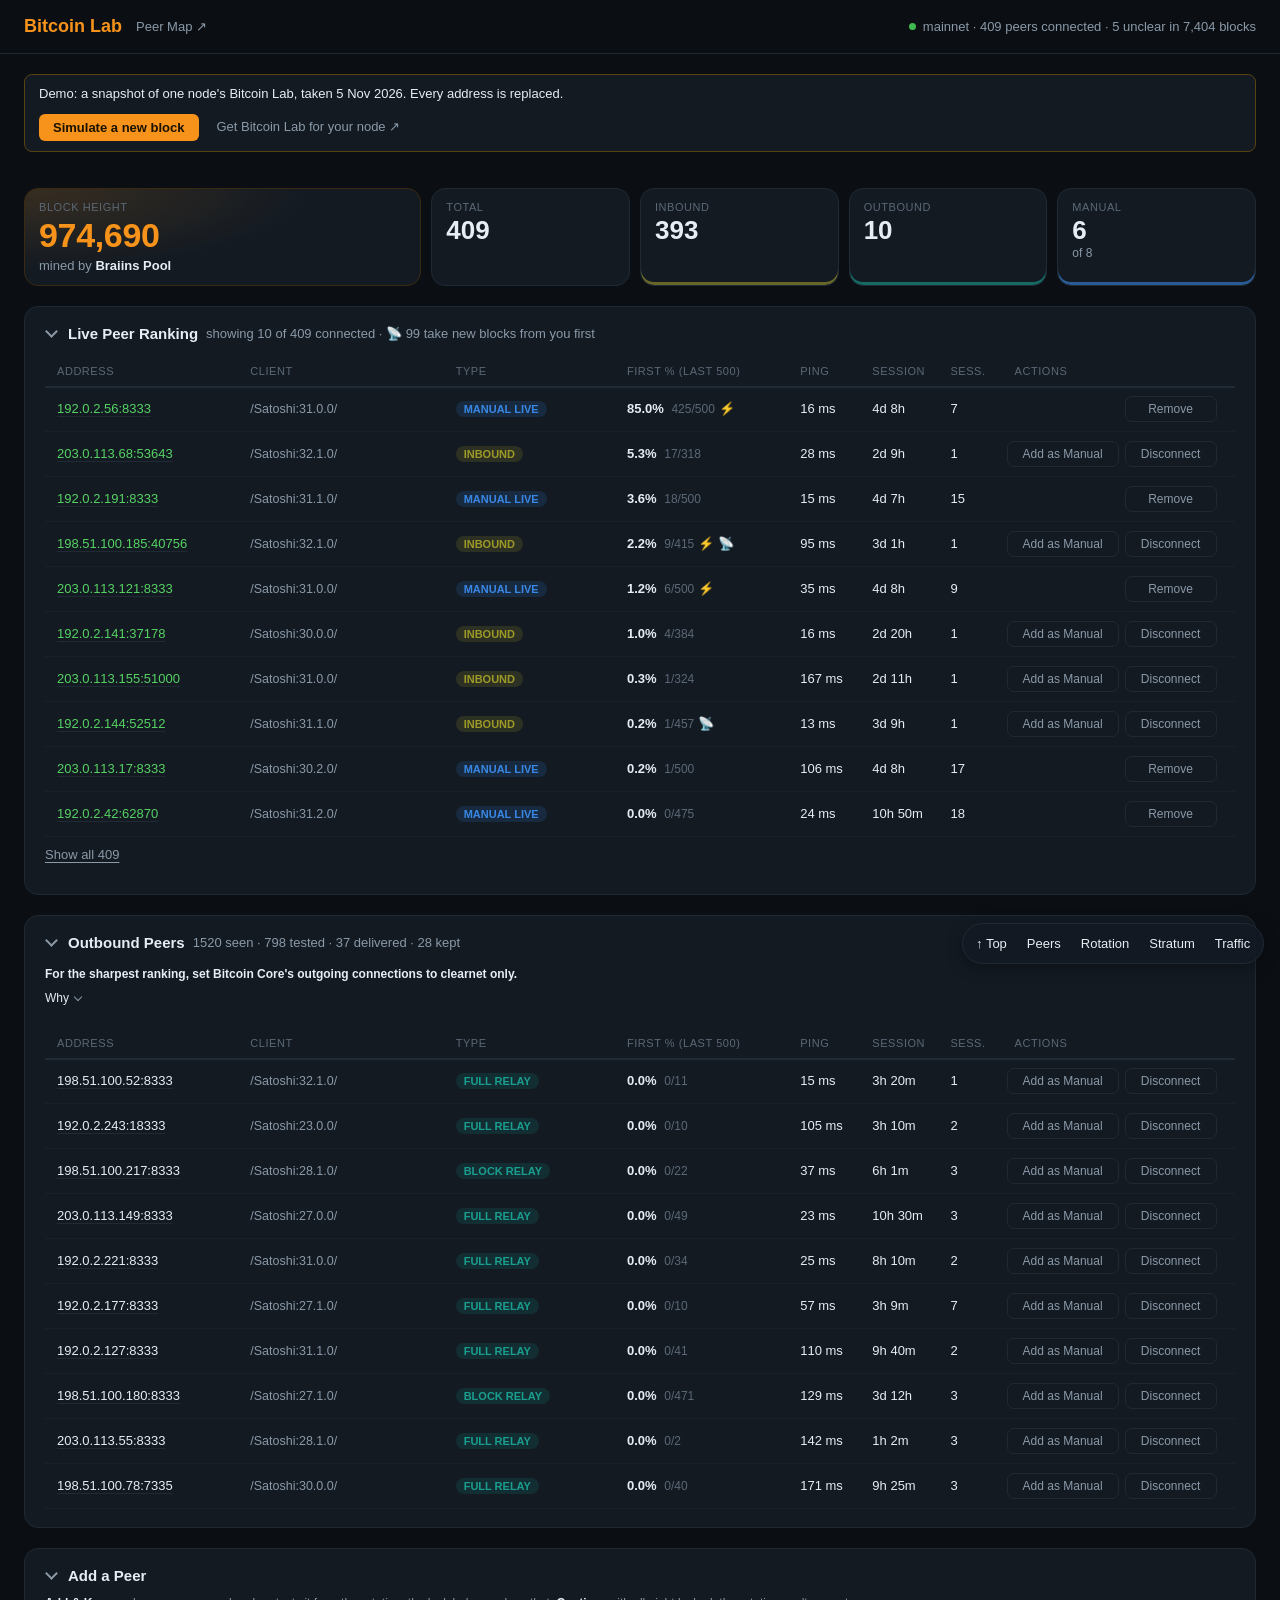
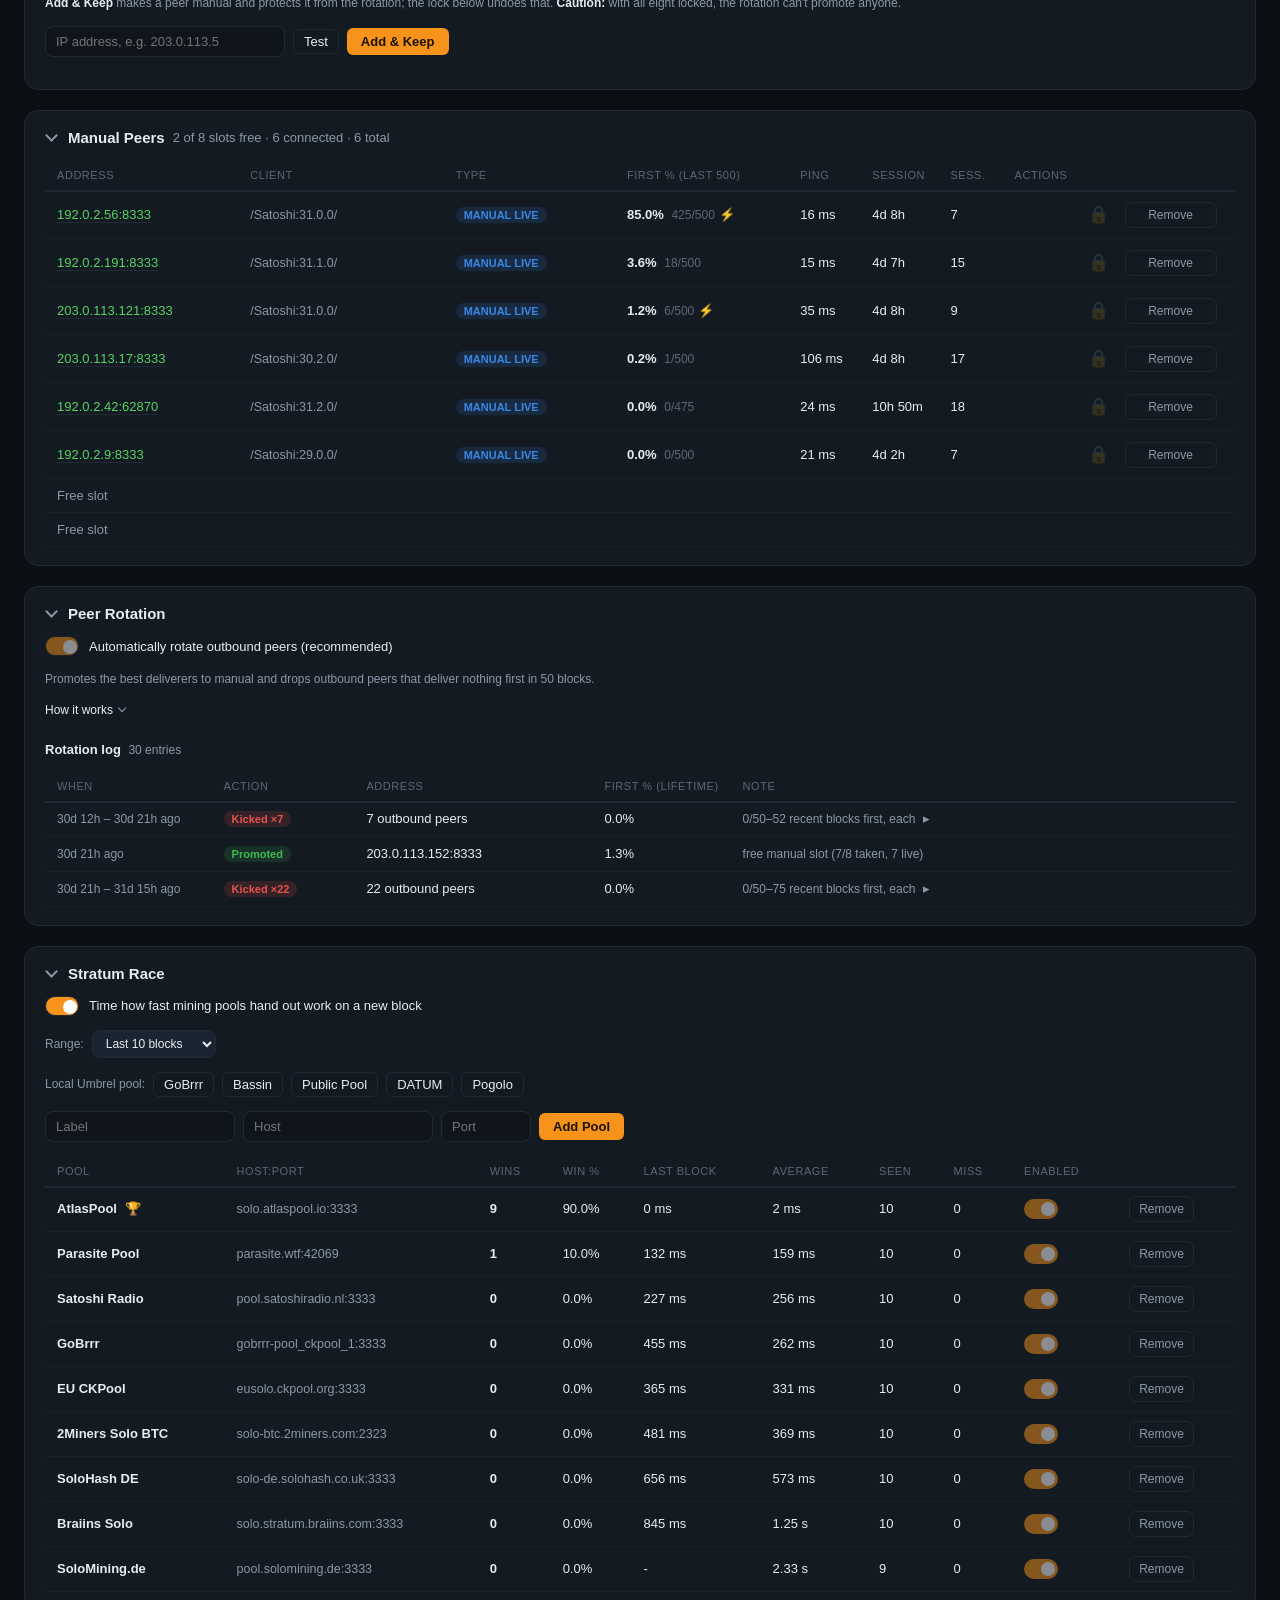
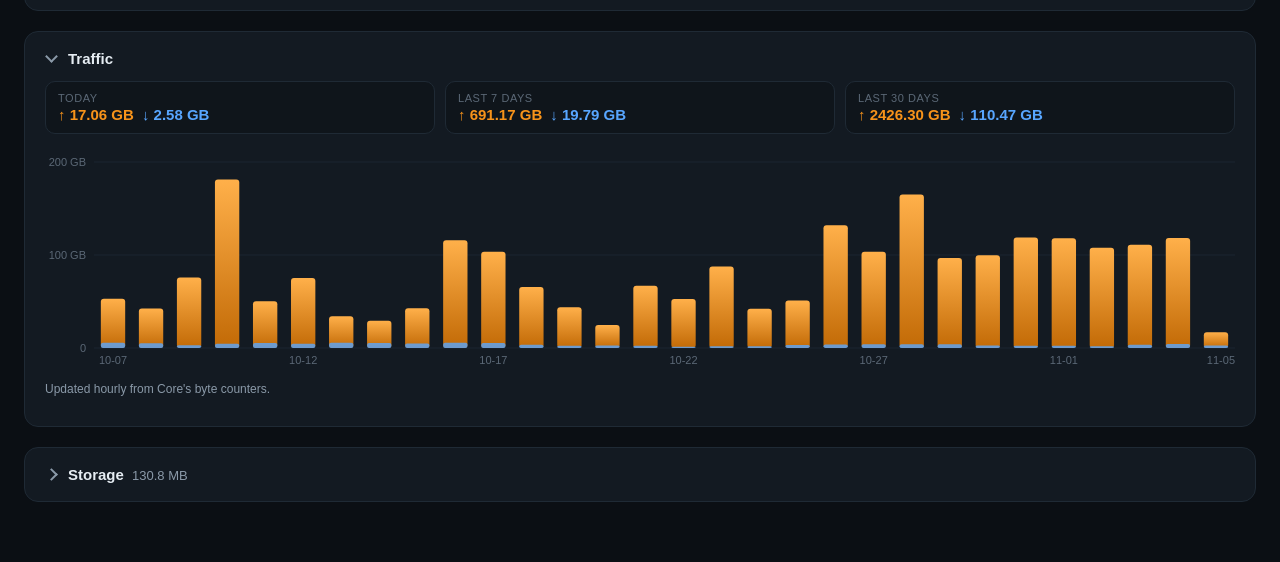
==== lab/index.html @ 1c5660c0 "Peer Map and Bitcoin Lab demo: a snapshot of one node, every address replaced Co-Authored-By: Claude" ====
<!doctype html>
<html lang="en">
<head>
  <meta charset="utf-8" />
  <meta name="viewport" content="width=device-width, initial-scale=1" />
  <title>Bitcoin Lab</title>
  <meta property="og:title" content="Bitcoin Lab">
  <meta property="og:type" content="website">
  <meta property="og:image" content="https://peermap.xyz/lab/preview.png">
  <meta property="og:image:width" content="512">
  <meta property="og:image:height" content="512">
  <link rel="icon" href="favicon.svg" type="image/svg+xml" />
  <link rel="apple-touch-icon" href="apple-touch-icon.png" />
  <meta name="theme-color" content="#0b0f14" />
  <link rel="stylesheet" href="style.css" />
  <link rel="stylesheet" href="demo-welle.css">
</head>
<body>
  <div id="block-wave" class="block-wave" aria-hidden="true"></div>
  <div id="action-toast" class="action-toast" role="status" aria-live="polite" hidden></div>

  <header class="topbar">
    <h1>Bitcoin Lab</h1>
    <a id="sibling-link" class="sibling-link" hidden target="peer-map">Peer Map &#8599;</a>
    <div id="status" class="status-pill">loading…</div>
  </header>

  <main>
    <div id="readonly-banner" class="service-banner" hidden role="status" style="background:var(--panel);border-color:#5a4312;color:var(--text);display:flex;flex-wrap:wrap;align-items:center;gap:10px 18px"><span style="flex:1 1 100%">Demo: a snapshot of one node's Bitcoin Lab, taken 5&nbsp;Nov&nbsp;2026. Every address is replaced.</span><button type="button" class="btn" id="demo-block">Simulate a new block</button><a href="https://github.com/benunskilled/bitcoin-lab" style="color:var(--muted);text-decoration:none;white-space:nowrap">Get Bitcoin Lab for your node &#8599;</a></div>
    <div id="service-banner" class="service-banner" hidden role="status"></div>
    <div id="refresh-banner" class="service-banner" hidden role="status"></div>
    <section class="card hero-card">
      <div class="hero-grid">
        <div class="hero-stat">
          <div class="hero-l">Block Height</div>
          <div class="hero-n" id="block-height-number">–</div>
          <!-- Who mined it, when the block says so. Empty is a normal answer
               and takes no room: not every miner is on a list, and not every
               coinbase carries a name. -->
          <div class="hero-sub" id="block-pool" hidden></div>
        </div>
        <div class="stat-grid" id="live-stats"></div>
      </div>
    </section>

    <!--
      Folds by its title like every card (app.js, foldable). The top-10 toggle
      inside only narrows the list; the chevron makes it vanish.
    -->
    <section class="card" id="live-peer-card">
      <h2>Live Peer Ranking <span id="live-peer-count" class="hint"></span></h2>
      <div class="stick" id="live-stick" hidden><div><span>Live Peer Ranking<span id="live-stick-count"></span></span><button type="button" class="secondary" id="live-stick-back">Top 10</button></div></div>
      <div class="table-wrap">
        <table id="peer-table" class="peer-table">
          <thead>
            <tr>
              <th class="col-address">Address</th>
              <th class="col-client" data-drop="4">Client</th>
              <th class="col-status">Type</th>
              <th class="col-pct js-first-pct-head" title="Share of the blocks in the window this peer delivered first. The ranking sorts by it.">First %</th>
              <th class="col-ping" data-drop="3">Ping</th>
              <th class="col-session" data-drop="2" title="Current session length while connected; time since it dropped while offline">Session</th>
              <th class="col-sessions" data-drop="1" title="Sessions">Sess.</th>
              <th class="col-actions">Actions</th>
            </tr>
          </thead>
          <tbody><tr class="skeleton" aria-hidden="true"><td colspan="8"><i></i><i></i></td></tr><tr class="skeleton" aria-hidden="true"><td colspan="8"><i></i><i></i></td></tr><tr class="skeleton" aria-hidden="true"><td colspan="8"><i></i><i></i></td></tr><tr class="skeleton" aria-hidden="true"><td colspan="8"><i></i><i></i></td></tr><tr class="skeleton" aria-hidden="true"><td colspan="8"><i></i><i></i></td></tr><tr class="skeleton" aria-hidden="true"><td colspan="8"><i></i><i></i></td></tr><tr class="skeleton" aria-hidden="true"><td colspan="8"><i></i><i></i></td></tr><tr class="skeleton" aria-hidden="true"><td colspan="8"><i></i><i></i></td></tr><tr class="skeleton" aria-hidden="true"><td colspan="8"><i></i><i></i></td></tr><tr class="skeleton" aria-hidden="true"><td colspan="8"><i></i><i></i></td></tr></tbody>
        </table>
      </div>
      <div class="inline-form">
        <button type="button" id="live-peer-limit-toggle" class="link" hidden></button>
      </div>
      <!-- On a phone nothing can be hovered, so the marks are said here,
           folded. A wide screen says them on hover. -->
      <details class="key">
        <summary>What the marks mean</summary>
        <ul>
          <li><b class="hb">⚡</b> May send you new blocks without being asked</li>
          <li><b class="hb">📡</b> Gets new blocks from you without asking</li>
          <li><b class="key-new">orange row</b> Delivered the newest block first</li>
          <li><b class="key-green">green address</b> Has delivered a block first</li>
        </ul>
      </details>
    </section>

    <section class="card panel">
      <h2>Outbound Peers <span id="outbound-funnel" class="hint"></span></h2>
      <!--
        The single setting that most affects whether any of this measures what
        it claims to. Over Tor the numbers are circuit latency, not peer
        latency, and a .onion peer can never become manual at all - the port
        probe has no address to dial. Said here rather than in the README
        because this is the table where it shows.
      -->
      <div class="panel-note" id="outbound-note">
        <p><strong>For the sharpest ranking, set Bitcoin Core's outgoing connections to clearnet only.</strong></p>
        <details class="how">
          <summary>Why</summary>
          <p>A Tor or I2P peer is in practice never first, and cannot be made manual - there is no address this
          app can dial back. As inbound connections they are fine.</p>
        </details>
      </div>
      <div class="table-wrap">
        <table id="outbound-peer-table" class="peer-table">
          <thead>
            <tr>
              <th class="col-address">Address</th>
              <th class="col-client" data-drop="4">Client</th>
              <th class="col-status">Type</th>
              <th class="col-pct js-first-pct-head" title="Share of the blocks in the window this peer delivered first. The ranking sorts by it.">First %</th>
              <th class="col-ping" data-drop="3">Ping</th>
              <th class="col-session" data-drop="2" title="Current session length while connected; time since it dropped while offline">Session</th>
              <th class="col-sessions" data-drop="1" title="Sessions">Sess.</th>
              <th class="col-actions">Actions</th>
            </tr>
          </thead>
          <tbody><tr class="skeleton" aria-hidden="true"><td colspan="8"><i></i><i></i></td></tr><tr class="skeleton" aria-hidden="true"><td colspan="8"><i></i><i></i></td></tr><tr class="skeleton" aria-hidden="true"><td colspan="8"><i></i><i></i></td></tr><tr class="skeleton" aria-hidden="true"><td colspan="8"><i></i><i></i></td></tr><tr class="skeleton" aria-hidden="true"><td colspan="8"><i></i><i></i></td></tr><tr class="skeleton" aria-hidden="true"><td colspan="8"><i></i><i></i></td></tr><tr class="skeleton" aria-hidden="true"><td colspan="8"><i></i><i></i></td></tr><tr class="skeleton" aria-hidden="true"><td colspan="8"><i></i><i></i></td></tr></tbody>
        </table>
      </div>
    </section>

    <!--
      Its own section, sitting directly above the panel it writes into. It used
      to live inside Live Peer Ranking, where it looked like a filter for that
      table rather than what it is: the way you add a peer you found somewhere
      else entirely.

      Test answers "is anything listening there, and on which port" and changes
      nothing at all - no row, no addnode, no disconnected session.
    -->
    <section class="card">
      <h2>Add a Peer</h2>
      <!--
        The caution is not decoration: with the lock set by default on every
        hand-added peer, all eight being protected is the likely end state
        rather than an oddity, and it is the moment the loop quietly stops
        finding anyone new.
      -->
      <p class="panel-note">
        <strong>Add &amp; Keep</strong> makes a peer manual and protects it from the rotation; the lock
        below undoes that. <strong>Caution:</strong> with all eight locked, the rotation can't promote anyone.
      </p>
      <form id="manual-add-form" class="inline-form">
        <input
          type="text"
          id="manual-add-input"
          aria-label="Peer IP address"
          placeholder="IP address, e.g. 203.0.113.5"
          title="A bare IP is probed on 8333, then 9333. Add an explicit :port to use only that one. IPv6 goes in brackets: [2001:db8::1]"
          required
        />
        <button type="button" id="manual-test-button" class="secondary">Test</button>
        <button type="submit">Add &amp; Keep</button>
      </form>
      <div id="manual-add-result" class="hint"></div>
    </section>

    <section class="card panel">
      <h2>Manual Peers <span id="manual-slots" class="hint"></span></h2>
      <div class="table-wrap">
        <table id="manual-peer-table" class="peer-table">
          <thead>
            <tr>
              <th class="col-address">Address</th>
              <th class="col-client" data-drop="4">Client</th>
              <th class="col-status">Type</th>
              <th class="col-pct js-first-pct-head" title="Share of the blocks in the window this peer delivered first. The ranking sorts by it.">First %</th>
              <th class="col-ping" data-drop="3">Ping</th>
              <th class="col-session" data-drop="2" title="Current session length while connected; time since it dropped while offline">Session</th>
              <th class="col-sessions" data-drop="1" title="Sessions">Sess.</th>
              <th class="col-actions">Actions</th>
            </tr>
          </thead>
          <tbody><tr class="skeleton" aria-hidden="true"><td colspan="8"><i></i><i></i></td></tr><tr class="skeleton" aria-hidden="true"><td colspan="8"><i></i><i></i></td></tr><tr class="skeleton" aria-hidden="true"><td colspan="8"><i></i><i></i></td></tr><tr class="skeleton" aria-hidden="true"><td colspan="8"><i></i><i></i></td></tr><tr class="skeleton" aria-hidden="true"><td colspan="8"><i></i><i></i></td></tr><tr class="skeleton" aria-hidden="true"><td colspan="8"><i></i><i></i></td></tr><tr class="skeleton" aria-hidden="true"><td colspan="8"><i></i><i></i></td></tr><tr class="skeleton" aria-hidden="true"><td colspan="8"><i></i><i></i></td></tr></tbody>
        </table>
      </div>
    </section>

    <section class="card panel">
      <h2>Peer Rotation <span class="hint fold-sum" id="rotation-sum"></span></h2>
      <div class="inline-form">
        <label class="switch-label" for="rotation-toggle">
          <input type="checkbox" id="rotation-toggle" />
          Automatically rotate outbound peers (recommended)
        </label>
      </div>
      <!--
        Under the toggle, not beside it, and as short sentences rather than one
        block: this is the label on a switch, read before flipping it, not
        documentation. The full rules live in the README - what belongs here is
        what the switch does and what it costs you.
      -->
      <div class="rotation-hint">
        <p>Promotes the best deliverers to manual and drops outbound peers that deliver nothing first in 50 blocks.</p>
        <details class="how">
          <summary>How it works</summary>
          <ul>
            <li>Checks every ~10 minutes, at most one promotion per pass: into a free slot or in place of a weaker manual peer.</li>
            <li>Drops an outbound peer that was connected for 50 of the last 500 blocks without delivering one first; Core picks a new one.</li>
            <li>Frees the slot of a manual peer that went offline. The better its record, the longer it may stay away.</li>
          </ul>
          <p>New slot holders are safe for 50 blocks. Peers that lose their slot while offline are parked below and come back when they answer.</p>
        </details>
      </div>
      <div id="parked-peers" class="parked-peers" hidden>
        <h3>Parked</h3>
        <div class="table-wrap">
          <table id="parked-peer-table" class="peer-table">
            <thead>
              <tr>
                <th class="col-address">Address</th>
                <th class="col-pct">First %</th>
                <th>Parked</th>
              </tr>
            </thead>
            <tbody></tbody>
          </table>
        </div>
      </div>
      <h3>Rotation log <span id="rotation-log-count" class="hint"></span></h3>
      <div class="table-wrap">
        <table id="rotation-log-table" class="rotation-log-table">
          <thead>
            <tr>
              <th class="col-time">When</th>
              <th class="col-rot-action">Action</th>
              <th class="col-address">Address</th>
              <th class="col-pct" title="Of all the blocks this peer saw, the share it delivered first, at the time of the action. Why it was acted on is in the note.">First % (lifetime)</th>
              <th>Note</th>
            </tr>
          </thead>
          <tbody><tr class="skeleton" aria-hidden="true"><td colspan="5"><i></i><i></i></td></tr><tr class="skeleton" aria-hidden="true"><td colspan="5"><i></i><i></i></td></tr><tr class="skeleton" aria-hidden="true"><td colspan="5"><i></i><i></i></td></tr><tr class="skeleton" aria-hidden="true"><td colspan="5"><i></i><i></i></td></tr><tr class="skeleton" aria-hidden="true"><td colspan="5"><i></i><i></i></td></tr></tbody>
        </table>
      </div>
      <button type="button" id="rotation-log-limit-toggle" class="link" hidden></button>
    </section>

    <section class="card">
      <h2>Stratum Race <span class="hint fold-sum" id="stratum-sum"></span></h2>
      <div class="inline-form">
        <label class="switch-label" for="stratum-toggle">
          <input type="checkbox" id="stratum-toggle" />
          Time how fast mining pools hand out work on a new block
        </label>
      </div>
      <!-- While it is off: the race is not for miners alone, and which pool
           app needs setting up first (Umbrel's notes for each app). -->
      <p class="hint" id="pool-no-miner" hidden>No miner needed: install a pool app on this Umbrel and race your own node against the solo pools.<br>
        Every pool app works right away, except DATUM: it needs a Bitcoin address first.</p>
      <div id="stratum-body">
      <div class="inline-form">
        <label class="hint" for="stratum-range">Range:</label>
        <select id="stratum-range">
          <option value="10">Last 10 blocks</option>
          <option value="100">Last 100 blocks</option>
          <option value="all">All time</option>
        </select>
      </div>
      <div class="inline-form" id="pool-found" hidden>
        <span class="hint" id="pool-found-text"></span>
        <button type="button" data-action="add-found-pools">Add to Stratum Race</button>
        <button type="button" class="secondary" data-action="dismiss-found-pools">No thanks</button>
      </div>
      <div class="inline-form" id="pool-quickfill">
        <span class="hint">Local Umbrel pool:</span>
        <button type="button" class="secondary" data-action="fill-pool-template" data-template="gobrrr">GoBrrr</button>
        <button type="button" class="secondary" data-action="fill-pool-template" data-template="bassin">Bassin</button>
        <button type="button" class="secondary" data-action="fill-pool-template" data-template="public-pool">Public Pool</button>
        <button type="button" class="secondary" data-action="fill-pool-template" data-template="datum">DATUM</button>
        <button type="button" class="secondary" data-action="fill-pool-template" data-template="pogolo">Pogolo</button>
      </div>
      <form id="pool-add-form" class="inline-form">
        <input type="text" id="pool-label" aria-label="Pool name" placeholder="Label" required />
        <input
          type="text"
          id="pool-host"
          aria-label="Pool host"
          placeholder="Host"
          title="A local Umbrel pool app isn't reached at umbrel.local - use its container name instead (e.g. gobrrr-pool_ckpool_1), same network as this app."
          required
        />
        <input
          type="number"
          id="pool-port"
          aria-label="Pool port"
          placeholder="Port"
          min="1"
          max="65535"
          title="The stratum port inside the pool's container, not the one your miner uses on your network. The buttons above fill it in."
          required
        />
        <button type="submit">Add Pool</button>
        <span id="pool-add-result" class="hint"></span>
      </form>
      <div class="table-wrap">
        <table id="pool-table">
          <thead>
            <tr>
              <th>Pool</th>
              <th data-drop="3">Host:Port</th>
              <th>Wins</th>
              <th>Win %</th>
              <th data-card="Last" title="How long after the first pool's job this pool's job came, for the newest block">Last block</th>
              <th data-card="Avg" title="How long after the first pool's job this pool's job came, on average over the range">Average</th>
              <th data-drop="1">Seen</th>
              <th data-drop="1">Miss</th>
              <th>Enabled</th>
              <th></th>
            </tr>
          </thead>
          <tbody><tr class="skeleton" aria-hidden="true"><td colspan="10"><i></i><i></i></td></tr><tr class="skeleton" aria-hidden="true"><td colspan="10"><i></i><i></i></td></tr><tr class="skeleton" aria-hidden="true"><td colspan="10"><i></i><i></i></td></tr></tbody>
        </table>
      </div>
      </div>
    </section>

    <!-- What the node sends and receives, per UTC day. -->
    <section class="card panel" id="traffic-card">
      <h2>Traffic <span class="hint fold-sum" id="traffic-sum"></span></h2>
      <div id="traffic-totals" class="traffic-totals"></div>
      <div id="traffic-chart" class="traffic-chart" role="img" aria-label="Traffic per day, last 30 days"></div>
      <p class="hint" id="traffic-note">Updated hourly from Core's byte counters.</p>
    </section>

    <!-- Closed by default and last on the page: nothing here is part of daily
         use, and both buttons destroy data that cannot be recovered. -->
    <details class="card" id="storage-card">
      <summary><h2>Storage <span id="storage-total" class="hint"></span></h2></summary>

      <div class="reset-group">
        <h3>Peer measurement data <span id="reset-peers-size" class="hint"></span></h3>
        <p class="hint">Block races, peer sessions, First %, the rotation log and the parked
          peers. Your manual peers are kept — only their record starts again.</p>
        <button type="button" id="reset-peers" class="secondary">Reset peer data…</button>
        <div id="reset-peers-confirm" class="reset-confirm" hidden>
          <p class="warn">This cannot be undone. <span id="reset-peers-detail"></span></p>
          <button type="button" id="reset-peers-yes" class="danger">Yes, delete it</button>
          <button type="button" id="reset-peers-no" class="secondary">Cancel</button>
        </div>
      </div>

      <div class="reset-group">
        <h3>Pool history <span id="reset-pools-size" class="hint"></span></h3>
        <p class="hint">Every stratum race and latency measured so far. The pools themselves
          stay configured — only their history goes.</p>
        <button type="button" id="reset-pools" class="secondary">Reset pool history…</button>
        <div id="reset-pools-confirm" class="reset-confirm" hidden>
          <p class="warn">This cannot be undone. <span id="reset-pools-detail"></span></p>
          <button type="button" id="reset-pools-yes" class="danger">Yes, delete it</button>
          <button type="button" id="reset-pools-no" class="secondary">Cancel</button>
        </div>
      </div>
    </details>
  </main>

  <script src="demo-sim.js"></script>
  <script src="demo.js"></script>
  <script src="app.js"></script>
</body>
</html>
---- lab/style.css ----
:root {
  /* Native controls (select, checkbox) drawn dark - a white system select
     sat in the middle of the Stratum Race card. */
  color-scheme: dark;
  --bg: #0b0f14;
  --panel: #131a22;
  --border: #1f2a35;
  --text: #e6edf3;
  --muted: #8a99a8;
  --accent: #f7931a;
  --good: #3fb950;
  --bad: #f85149;
  --faint: #5b6876;
  --panel-2: #0f151b;
  --row: #18212b;

  /* Connection types. One set for both apps of this pair: a peer has the same
     colour here and in Peer Map, because it is the same peer. Validated as a
     categorical set against --panel: worst pair CVD dE 12.6 (protanopia),
     normal-vision dE 15.1, contrast >= 3:1.
     Manual used to wear the Bitcoin orange, which is this app's brand colour -
     so did the title and the buttons, and a red status pill beside it measured
     dE 14.8 against it, below the floor where two colours stay apart. The
     accent is a brand now, not a category. */
  --manual: #3987e5;
  --inbound: #9e9a28;
  --outbound: #1a9e8f;
  --umbrel: #8b5cf6;
}

* { box-sizing: border-box; }

body {
  margin: 0;
  background: var(--bg);
  color: var(--text);
  font-family: -apple-system, BlinkMacSystemFont, "Segoe UI", Roboto, sans-serif;
  font-size: 14px;
}

/* Buttons do not inherit the font on their own: without this they were Arial. */
button { font-family: inherit; }

.topbar {
  display: flex;
  align-items: center;
  justify-content: space-between;
  padding: 16px 24px;
  border-bottom: 1px solid var(--border);
}

.topbar h1 {
  font-size: 18px;
  margin: 0;
  color: var(--accent);
}

/* The link to the other app in the pair. Quiet on purpose: it is an offer, not
   a part of this dashboard. Hidden until the server has said whether Peer Map
   is installed: then it opens the app or, without it, its GitHub page. */
.sibling-link {
  margin-right: auto;
  padding-left: 14px;
  font-size: 13px;
  color: var(--muted);
  text-decoration: none;
}
.sibling-link:hover { color: var(--text); }

/* The address doubles as the way over to Peer Map; it should read as a link
   without turning the table into a wall of blue. */
.peer-jump { color: inherit; text-decoration: underline; text-underline-offset: 3px; text-decoration-color: var(--border); }
.peer-jump:hover { color: var(--accent); text-decoration-color: var(--accent); }

/* The peer another app pointed at. Marked, not filtered - and unlike the
   new-block tint it does not fade, so it can still be found after scrolling. */
tr.row-focus td { background: rgba(247,147,26,.10); }
tr.row-focus td:first-child { box-shadow: inset 3px 0 0 var(--accent); }

.status-pill {
  font-size: 13px;
  color: var(--muted);
}

main {
  padding: 20px 24px 60px;
  display: flex;
  flex-direction: column;
  gap: 20px;
  /* As wide as Peer Map: at 1200 the nine peer columns did not fit and the
     tables scrolled sideways on an ordinary laptop screen. */
  max-width: 1400px;
  margin: 0 auto;
}

.card {
  background: var(--panel);
  border: 1px solid var(--border);
  border-radius: 14px;
  padding: 18px 20px;
}
/* The panels re-render every few seconds. Safari anchors the scroll position
   to something inside them, and when that is replaced it re-anchors and throws
   the reader somewhere else on the page - so they take no part in anchoring. */
.card { overflow-anchor: none; }

.card h2 {
  margin: 0 0 14px;
  font-size: 15px;
  color: var(--text);
}

/* Collapsible section - only Storage, closed by default. The other panels
   never get long and stay open; the long list (Live Peer Ranking) has its own
   top-10 toggle. The arrow is drawn as a chevron: the old 11px glyph read as
   a dot. */
details.card summary {
  cursor: pointer;
  list-style: none;
  display: flex;
  align-items: center;
  gap: 12px;
}
details.card summary::-webkit-details-marker { display: none; }
details.card summary h2 { margin: 0; flex: 1; }
details.card summary::before {
  content: '';
  flex: none;
  width: 7px;
  height: 7px;
  margin-left: 2px;
  border-right: 2px solid var(--muted);
  border-bottom: 2px solid var(--muted);
  transform: rotate(-45deg);
  transition: transform .15s ease;
}
details.card summary:hover::before { border-color: var(--text); }
details.card[open] summary::before { transform: translateY(-2px) rotate(45deg); }
details.card > *:not(summary) { margin-top: 14px; }
/* The panels that used to fold (Outbound, Manual, Rotation, Traffic) keep
   the spacing they had then. */
.card.panel > h2 { margin-bottom: 0; }
.card.panel > *:not(h2) { margin-top: 14px; }

.stat-grid {
  display: grid;
  grid-template-columns: repeat(auto-fit, minmax(120px, 1fr));
  gap: 10px;
}

.stat {
  background: var(--panel);
  border: 1px solid var(--border);
  border-radius: 14px;
  padding: 12px 14px;
  position: relative;
  overflow: hidden;
}
/* A colour strip along the foot of a tile: the group it counts. */
.stat.s-inbound, .stat.s-outbound, .stat.s-manual { box-shadow: inset 0 -3px 0 var(--strip); }
.stat.s-inbound { --strip: rgba(158,154,40,.6); }
.stat.s-outbound { --strip: rgba(26,158,143,.6); }
.stat.s-manual { --strip: rgba(57,135,229,.6); }

.stat .n { font-size: 26px; font-weight: 700; font-variant-numeric: tabular-nums; margin-top: 2px; }
.stat .l { font-size: 11px; color: var(--faint); text-transform: uppercase; letter-spacing: .05em; }

.table-wrap { overflow-x: auto; position: relative; }

/* The row carries the background, so the hover and highlight rules on cells
   paint over it. */
.table-wrap table thead tr,
.table-wrap table tbody tr { background: var(--panel); }

/* separate + border-spacing:0 rather than collapse - visually identical
   here, since every cell draws its own border-bottom below. */
table { width: 100%; border-collapse: separate; border-spacing: 0; font-size: 13px; }

th, td {
  text-align: left;
  padding: 9px 12px;
  border-bottom: 1px solid var(--border);
  white-space: nowrap;
}

/* Address/Client can both be long enough (a full subver string especially)
   to blow up the whole table's width under auto layout, pushing every
   other column off-screen - cap these two specifically and rely on the
   title tooltip (set in app.js) for the full value instead. */
td.cell-truncate {
  max-width: 200px;
  overflow: hidden;
  text-overflow: ellipsis;
}

th { color: var(--faint); font-weight: 500; font-size: 11px; text-transform: uppercase; letter-spacing: .05em; }

tr:hover td { background: #17202a; }
/* A peer that can never deliver a block first: dimmed, and its First % cell
   says "never first" (firstPctCell). */
tr.weak td { color: var(--muted); }
.never { display: inline-block; vertical-align: middle; font-size: 10.5px; color: var(--muted); border: 1px solid var(--border); border-radius: 999px; padding: 0 5px; }
/* Before the client name: Disguised in Peer Map's red (red is kept for that
   there too - orange is Bitcoin's and means something good here), a pool's
   name plain (kindTag). */
.kind-tag { color: var(--muted); }
.kind-tag.disg { color: var(--bad); }

.pill {
  display: inline-block;
  padding: 2px 8px;
  border-radius: 999px;
  font-size: 11px;
  font-weight: 600;
}
.pill.manual { background: rgba(57,135,229,.15); color: var(--manual); }
.pill.inbound { background: rgba(158,154,40,.18); color: var(--inbound); }
.pill.outbound { background: rgba(26,158,143,.15); color: var(--outbound); }
.pill.umbrel { background: rgba(139,92,246,.15); color: var(--umbrel); }
.pill.offline { background: rgba(138,153,168,.15); color: var(--muted); }
/* Software that passes no blocks on. Dimmed and labelled "never first" rather
   than recoloured: every hue in this table already means a connection type, and
   a fourth meaning on the same axis is one a colour-blind reader cannot
   separate - measured, not assumed. It is not a fault either; a wallet is doing
   what a wallet does, and the colour still says what kind of connection this is. */
.pill.norelay { opacity: .7; }
/* Peer Rotation's own action log - kick is a removal (bad-colored, even
   though it's working as intended), promote/swap add a manual peer
   (good-colored); swap gets the accent color since, unlike a plain
   promote, it also displaces an existing manual peer. */
.pill.rotation-kick { background: rgba(248,81,73,.15); color: #e5534b; }
.pill.rotation-promote { background: rgba(63,185,80,.15); color: var(--good); }
.pill.rotation-swap { background: rgba(63,185,80,.15); color: var(--good); }
/* Added by hand: the blue that means manual in both apps. */
.pill.rotation-manual { background: rgba(57,135,229,.15); color: #6aa8f0; }
/* Parking is not a kick - the peer is kept and re-tested - so it gets the
   neutral treatment rather than the red one a removal gets. */
.pill.rotation-park { background: rgba(138,153,168,.15); color: var(--muted); }
.pill.rotation-revive { background: rgba(63,185,80,.15); color: var(--good); }

/* The Add-a-Peer result line. "not reachable" is a perfectly good answer
   rather than an error - Test exists to produce it - so it is coloured as
   information, on its own line under the form instead of squeezed beside it
   where a full sentence had nowhere to go. */
#manual-add-result { margin-top: 2px; }
#manual-add-result:empty { display: none; }
.result-ok { color: var(--good); }
.result-error { color: var(--bad); }

.parked-peers { margin-top: 14px; }
.parked-peers h3 { color: var(--text); }

.inline-form {
  display: flex;
  gap: 8px;
  align-items: center;
  margin-bottom: 14px;
  flex-wrap: wrap;
}
/* display: flex above would otherwise beat the hidden attribute: the "found
   on this Umbrel" note stayed on screen, without its text, after the pools
   were added. */
.inline-form[hidden] { display: none; }

.inline-form input {
  background: #0f151b;
  border: 1px solid var(--border);
  color: var(--text);
  padding: 7px 10px;
  border-radius: 8px;
  font-size: 13px;
}
.inline-form input#pool-port { width: 90px; }

button {
  background: var(--accent);
  color: #1a1200;
  border: none;
  padding: 6px 14px;
  border-radius: 6px;
  font-weight: 600;
  font-size: 13px;
  cursor: pointer;
}
button:hover { filter: brightness(1.1); }
button.secondary {
  background: transparent;
  border: 1px solid var(--border);
  color: var(--text);
  padding: 4px 10px;
  font-weight: 500;
}

/* The storage panel. Both groups here delete data permanently, so the warning
   is a step of its own rather than a modal - it has room to say what goes. */
.reset-group { margin: 0 0 22px; max-width: 72ch; }
.reset-group:last-child { margin-bottom: 4px; }
.reset-group p { margin: 0 0 10px; }
.reset-confirm {
  margin-top: 10px;
  padding: 12px 14px;
  border: 1px solid var(--bad);
  border-radius: 6px;
}
.reset-confirm p.warn { margin: 0 0 10px; font-size: 13px; color: var(--bad); }
.reset-confirm button { margin-right: 8px; }

.hint { font-size: 12px; color: var(--muted); }

/* A checkbox with its label; the box itself is drawn as a switch further down. */
.switch-label {
  display: flex;
  align-items: center;
  gap: 6px;
  font-size: 13px;
  cursor: pointer;
}
.switch-label input[type="checkbox"] { cursor: pointer; }

/* What the switch above does, in the fewest words that still say it. Under the
   toggle rather than beside it: wedged in as a flex sibling of the label this
   got about a third of a 1200px card and ran to eight lines with the rest of
   the row blank. A readable measure, and short sentences broken out as steps -
   one long paragraph with three asides in it is documentation, and this is a
   label on a switch. */
.rotation-hint {
  margin: 0 0 16px;
  font-size: 12px;
  line-height: 1.55;
  color: var(--muted);
}
.rotation-hint p { margin: 0; }
/* Zero margin was fine while one paragraph sat above the list and one below.
   With two below, they ran together into a single wall of text. */
.rotation-hint p + p { margin-top: 8px; }
.rotation-hint ul { margin: 4px 0 8px; padding-left: 18px; }
.rotation-hint li { margin: 2px 0; }
/* The rules in full wait behind "How it works": read once, not on every
   visit (28.10.2026). */
.how { margin-top: 6px; }
.panel-note p { margin: 0; }
.panel-note .how { margin-top: 0; }
.how summary { display: inline-flex; align-items: center; gap: 6px; padding: 6px 0; cursor: pointer; list-style: none; color: var(--text); }
.how summary::-webkit-details-marker { display: none; }
.how summary::after { content: ""; width: 5px; height: 5px; border: solid var(--muted); border-width: 0 1.5px 1.5px 0; transform: translateY(-2px) rotate(45deg); transition: transform .15s ease; }
.how[open] summary::after { transform: translateY(1px) rotate(-135deg); }
.how[open] > :not(summary) { animation: lab-in .18s ease-out; }
@media (prefers-reduced-motion: reduce) { .how summary::after { transition: none; } .how[open] > :not(summary) { animation: none; } }

.rotation-log-table .col-time { width: 14%; }
.rotation-log-table .col-rot-action { width: 12%; }
.rotation-log-table .col-address { width: 20%; }
.rotation-log-table .col-pct { width: 10%; }
/* The note is a sentence ("replaced the weakest manual peer: ..."). Kept
   on one line it made this table about 900px wide, and as fitTables decides
   for all tables together, a laptop window of that width turned every panel
   into cards. It wraps instead - not cut with an ellipsis, as a tablet has
   no hover to show the rest. */
.rotation-log-table td:last-child { white-space: normal; min-width: 12em; }
/* A run of kicks that delivered nothing, as one line that opens to the kicks. */
.rotation-log-table tr.kick-group { cursor: pointer; }
.rotation-log-table tr.kick-member td { color: var(--muted); }
.rotation-log-table tr.kick-member td:first-child { padding-left: 22px; }
.fold-mark { color: var(--muted); margin-left: 4px; font-size: 13px; }

.trophy { margin-left: 4px; } /* pool that won the single most recent race */

/* Side by side, not stacked - stacking would double every row's height just
   to fit two buttons, which makes a wide table tiring to scan. Fits because
   the Actions column is wide enough (see .col-actions); a table too narrow
   for it turns into cards instead. */
/* A real table cell, so it grows with a two-line row and its border lines up;
   the slots sit in it side by side. */
.row-actions { white-space: nowrap; }
td.row-actions > * { display: inline-flex; vertical-align: middle; }
td.row-actions > * + * { margin-left: 6px; }

/* Each action cell renders a fixed two-slot layout (primary action, then
   Disconnect) with an empty placeholder - never an omitted element - for
   whichever slot doesn't apply to a given row (see actionsCell in app.js).
   A shared min-width across both real buttons and empty placeholders keeps
   every row's slots starting at the same position regardless of which
   label (or none) occupies the first one. Font and padding come from the
   row-button rule further down. */
.action-slot {
  display: flex;
  align-items: center;
  justify-content: center;
  min-width: 78px;
  box-sizing: border-box;
}
span.action-slot { visibility: hidden; } /* reserves the height, shows nothing */
/* The first slot holds "Remove" in one row and "Add as Manual" in the next,
   so it is as wide as the longer one - otherwise Disconnect beside it jumps
   from row to row. In the Manual table it holds the lock, at its right edge,
   so Remove there stands under Disconnect too. */
.row-actions > .action-slot:first-child { min-width: 112px; }
span.action-slot.lock-slot { visibility: visible; justify-content: flex-end; background: none; border-color: transparent; }
.lock-slot .keep-star { padding: 0; }

/* Manual Peers: unused capacity (below the app's manual-connection cap)
   rendered as actual empty rows at the bottom of the table, not just a
   text footnote - makes "how much room is left" visible at a glance the
   same way the filled rows above it are. Deliberately plain: same border
   as every other row, just dashes in each column like any other empty
   cell in this app (see truncatedCell etc.) - a dashed box around the row
   read as much heavier/busier than the empty state warranted. */
tr.empty-slot td { color: var(--muted); }

/* Live Peer Ranking, Outbound Peers, and Manual Peers all render the exact
   same column set in the exact same order (see the shared .col-* classes
   on each table's <th> in index.html / the row templates in app.js) - a
   fixed layout with matching widths per column is what makes Address,
   Actions etc. actually line up vertically across the three panels instead
   of each table silently sizing its own columns from its own content. */
table.peer-table {
  table-layout: fixed;
  /* Without a floor, table-layout:fixed + width:100% means the columns shrink
     with the window instead of the wrapper scrolling: .table-wrap's overflow-x
     never engages. At 390px all nine cells were clipped and Ping/Session/Total
     overprinted each other. The eight columns need roughly this much to stay
     readable; a table that does not get it turns into cards (fitTables). */
  min-width: 820px;
}

/* The scroll containers are reachable by keyboard - at narrow widths they are
   the only way to see the right-hand columns, and a div that scrolls but
   cannot be focused is unusable without a mouse. */
.table-wrap:focus-visible { outline: 2px solid var(--accent); outline-offset: 2px; }

/* Short, static guidance under a panel heading. */
.panel-note {
  margin: -4px 0 14px;
  font-size: 12px;
  line-height: 1.55;
  color: var(--muted);
}
.panel-note strong { color: var(--text); font-weight: 600; }
.col-address { width: 16%; }
.col-client { width: 10%; }
/* As wide as the longest pill, "MANUAL OFFLINE" (115px), needs - "BLOCK RELAY"
   and "MANUAL LIVE" need real room too, which is exactly what was
   missing before (the pill visibly ran into First Seen %). overflow:hidden
   is belt-and-suspenders alongside that width - applied to both the <th>
   and (via the same class on its <td>, see app.js) the data cell, so even
   a future longer status value clips instead of spilling into the next
   column again. */
.col-status { width: 140px; overflow: hidden; text-overflow: ellipsis; }
.col-pct { width: 12%; }
.col-ping { width: 6%; }
/* As wide as "99d 23h" needs. An offline peer shows only how long, since its
   OFFLINE pill says the rest. */
.col-session { width: 78px; }
.col-sessions { width: 5%; }
/* Wide enough for "Add as Manual" and "Disconnect" side by side (see
   .row-actions). */
.col-actions { width: 19%; }
/* Nudged off the shared 10px th padding - the column is wide (room for two
   buttons) and the plain padding left the label sitting noticeably left of
   where the buttons actually start. */
th.col-actions { padding-left: 20px; }

/* Hero: current chain height, pulses via .bump when a new block lands */
.hero-card { padding: 0; background: none; border: 0; }

.hero-grid {
  display: grid;
  grid-template-columns: 2fr repeat(4, minmax(0, 1fr));
  align-items: stretch;
  gap: 10px;
}

.hero-stat {
  min-width: 0;
  padding: 12px 14px;
  border-radius: 14px;
  border: 1px solid #3a2a12;
  background: radial-gradient(120% 140% at 0% 0%, rgba(247,147,26,.16), transparent 60%), var(--panel);
}

.hero-l {
  font-size: 11px;
  color: var(--faint);
  text-transform: uppercase;
  letter-spacing: .05em;
}

.hero-n {
  font-size: 34px;
  font-weight: 700;
  color: var(--accent);
  letter-spacing: -.01em;
  line-height: 1.2;
  margin-top: 2px;
  font-variant-numeric: tabular-nums;
}

/* A glow that comes and goes with a new block. It used to come and stay. */
.hero-n.bump { animation: height-bump 2.4s ease-out; }
@keyframes height-bump {
  15% { text-shadow: 0 0 18px rgba(247, 147, 26, .85); }
  100% { text-shadow: none; }
}

/* Core has not answered yet, said in the number's own slot: sentence-sized
   rather than number-sized, and muted, so it reads as a state rather than as a fault
   in this app. Dropped the moment a height arrives. */
/* Quiet by design: the height is the number, this is a footnote to it. The
   raw variant is what the miner wrote about himself rather than a pool we
   know, so it reads as a quotation and not as a name. */
.hero-sub {
  font-size: 13px;
  color: var(--muted);
  margin-top: 2px;
  overflow-wrap: anywhere;
}
.hero-sub b { color: var(--text); font-weight: 600; }
.hero-sub.raw b { font-style: italic; }

.hero-n.waiting {
  font-size: 15px;
  font-weight: 400;
  color: var(--muted);
  line-height: 1.6;
}

.hero-grid .stat-grid { display: contents; }

/* Status toast for peer/pool row actions (add-manual, remove, disconnect,
   pool add/remove) - gives an explicit, visible outcome for every button
   click instead of the row just silently changing (or not) on the next
   table refresh, which is easy to miss if you're not watching the exact
   panel a peer moved to/from. */
.action-toast {
  position: fixed;
  top: 16px;
  right: 16px;
  z-index: 1000;
  max-width: 420px;
  padding: 10px 14px;
  border-radius: 8px;
  font-size: 13px;
  line-height: 1.4;
  background: #0f151b;
  border: 1px solid var(--border);
  color: var(--text);
  box-shadow: 0 8px 24px rgba(0, 0, 0, .4);
}
.action-toast.pending { color: var(--muted); border-color: var(--border); }
.action-toast.success { border-color: var(--good); color: var(--good); }
.action-toast.error { border-color: var(--bad); color: var(--bad); }

/* Shown only when a background service stops sending heartbeats. Those three
   processes have no UI of their own, so without this a stopped collector just
   looks like a node that happens to be quiet. */
.service-banner {
  margin-bottom: 16px;
  padding: 10px 14px;
  border-radius: 8px;
  font-size: 13px;
  line-height: 1.45;
  background: rgba(248, 81, 73, .08);
  border: 1px solid var(--bad);
  color: var(--bad);
}

/* Full-screen orange wave that rolls across on a new block */
.block-wave {
  position: fixed;
  inset: 0;
  z-index: 999;
  pointer-events: none;
  opacity: 0;
}

.block-wave.roll {
  animation: block-wave-roll 1.4s ease-out;
}

@keyframes block-wave-roll {
  0% {
    opacity: 0;
    background: linear-gradient(100deg,
      transparent 0%,
      transparent 38%,
      rgba(247, 147, 26, .55) 48%,
      rgba(247, 147, 26, .85) 50%,
      rgba(247, 147, 26, .55) 52%,
      transparent 62%,
      transparent 100%);
    background-size: 300% 100%;
    background-position: 150% 0;
  }
  15% { opacity: 1; }
  85% { opacity: 1; }
  100% {
    opacity: 0;
    background-position: -50% 0;
  }
}

/* Row of the peer(s) that delivered the newest block first - fades in,
   stays tinted for ~2 minutes (see app.js HIGHLIGHT_MS), fades out. It stays a
   whole row: it is brief and meant to catch the eye.
   A connected peer that has delivered a block first at least once: its
   address in green, the same as in Peer Map. Only the address - near the top
   of the ranking almost every row has delivered, and whole green rows were a
   lot of colour for one bit. */
.table-wrap table tbody tr.row-first-block {
  background: rgba(247, 147, 26, .22);
  transition: background 1.2s ease;
}
tr.row-delivered > td:first-child, tr.row-delivered > td:first-child a { color: #56d364; }
.table-wrap table tbody tr.row-first-block:hover { background: rgba(247, 147, 26, .3); }
.table-wrap table tbody tr.row-first-block:hover td { background: none; }

/* The keep lock in the Manual Peers table. Both the state and the switch:
   the padlock means the rotation leaves this peer alone. Open, it is only a
   faint shadow of the closed one - there to be found and tapped, not to be
   read as locked; on hover or keyboard focus it gets a little stronger. */
.keep-star {
  background: none;
  border: 0;
  padding: 0 8px 0 0;
  font-size: 17px;
  line-height: 1;
  cursor: pointer;
  opacity: .15;
  transition: opacity .15s ease;
}

.keep-star:hover,
.keep-star:focus-visible {
  opacity: .45;
}

.keep-star.on {
  opacity: 1;
}

.keep-star:disabled {
  cursor: default;
}

/* Visible to screen readers only - the lock needs a real name, and the title
   attribute alone is not reliably announced. */
.sr-only {
  position: absolute;
  width: 1px;
  height: 1px;
  padding: 0;
  margin: -1px;
  overflow: hidden;
  clip: rect(0, 0, 0, 0);
  white-space: nowrap;
  border: 0;
}

/* Traffic card: three tiles, then the bars. Up is the bar colour, down is
   blue, so the arrows are the legend. */
.traffic-totals { display: grid; grid-template-columns: repeat(3, minmax(0, 1fr)); gap: 10px; margin: 4px 0 6px; font-variant-numeric: tabular-nums; }
.traffic-totals .t { background: var(--panel-2); border: 1px solid var(--border); border-radius: 10px; padding: 10px 12px; }
.traffic-totals .l { font-size: 11px; color: var(--faint); text-transform: uppercase; letter-spacing: .05em; }
.traffic-totals .v { font-size: 15px; font-weight: 600; margin-top: 2px; }
.traffic-totals .up { color: var(--accent); }
.traffic-totals .down { color: #58a6ff; margin-left: 8px; }
.traffic-totals .hint { grid-column: 1 / -1; }
/* An amount and its unit stay together: "GB" alone on a line read as a typo. */
.traffic-totals .v span { white-space: nowrap; display: inline-block; }
.traffic-chart { margin-bottom: 10px; }
.traffic-chart svg { display: block; width: 100%; height: auto; }
.traffic-chart .sent { fill: url(#traffic-sent); }
.traffic-chart .recv { fill: #58a6ff; opacity: .8; }
.traffic-chart .axis { fill: var(--faint); font-size: 11px; }
.traffic-chart .grid { stroke: #1a2430; stroke-width: 1; }
@media (max-width: 600px) {
  .traffic-totals { grid-template-columns: 1fr; }
  /* iPhone Safari zooms into any field with text under 16px when it is tapped,
     and leaves the page zoomed. */
  input, select { font-size: 16px; }
}

/* A tight table gives up its least important columns first (fitTables sets
   data-drops on the wrapper, data-drop on the cells). The peer tables' floor
   comes down with each step, so the columns that stay keep their room. */
.table-wrap[data-drops="1"] [data-drop="1"],
.table-wrap[data-drops="2"] [data-drop="1"], .table-wrap[data-drops="2"] [data-drop="2"],
.table-wrap[data-drops="3"] [data-drop]:not([data-drop="4"]),
.table-wrap[data-drops="4"] [data-drop] { display: none; }
/* The two buttons need their width whatever the table's: as a share of a
   narrower table they no longer fit side by side. */
.table-wrap[data-drops]:not([data-drops="0"]) table.peer-table th.col-actions { width: 19%; }
.table-wrap[data-drops]:not([data-drops="0"]) table.peer-table th.col-ping { width: 72px; }
/* The type pill too: 15% of a narrower table cut "BLOCK RELAY" short (iPad). */
.table-wrap[data-drops]:not([data-drops="0"]) table.peer-table th.col-status { width: 140px; }
.table-wrap[data-drops]:not([data-drops="0"]) table.peer-table th.col-pct { width: 140px; white-space: normal; }
/* "First % (lifetime)" folds onto two lines before the note does. */
.table-wrap[data-drops]:not([data-drops="0"]) .rotation-log-table th.col-pct { white-space: normal; }
.table-wrap[data-drops="1"]:not(.cards) table.peer-table { min-width: 800px; }
.table-wrap[data-drops="2"]:not(.cards) table.peer-table { min-width: 740px; }
.table-wrap[data-drops="3"]:not(.cards) table.peer-table { min-width: 680px; }
.table-wrap[data-drops="4"]:not(.cards) table.peer-table { min-width: 540px; }
/* The last step before cards: the client as a second line under the address
   (app.js, withClientLine), and the two buttons one above the other - the
   red one below, where it is in every row. */
.addr-client { display: none; }
.table-wrap[data-drops="4"] .addr-client { display: block; margin-top: 2px; font-size: 12px; color: var(--muted); overflow: hidden; text-overflow: ellipsis; white-space: nowrap; }
.table-wrap[data-drops="4"]:not(.cards) td.row-actions { white-space: normal; }
.table-wrap[data-drops="4"]:not(.cards) td.row-actions > * { display: flex; width: 112px; margin-left: auto; }
.table-wrap[data-drops="4"]:not(.cards) td.row-actions > * + * { margin-top: 6px; }

/* Still too wide (a phone): each row becomes a small card. The name on top,
   then the values in a grid of equal cells - the column's name small above
   each value - so every card lines up with the next instead of wrapping
   wherever a line runs out. The buttons share the last row. Nothing scrolls
   sideways (see fitTables in app.js). */
.table-wrap.cards { overflow-x: visible; }
.table-wrap.cards table, .table-wrap.cards tbody { display: block; min-width: 0; }
.table-wrap.cards thead { display: none; }
.cards.cards table tr {
  display: grid; grid-template-columns: repeat(auto-fill, minmax(96px, 1fr)); align-items: end;
  gap: 8px 12px; padding: 12px 14px; border-bottom: 1px solid var(--border);
}
.cards.cards table tr td {
  display: block; padding: 0; border: 0; width: auto; max-width: 100%; min-width: 0;
  position: static; box-shadow: none; background: none;
}
/* Values end in an ellipsis rather than spill into the next cell; the buttons
   are left alone, so their focus ring is not cut off. */
.cards.cards table tr td:not(.row-actions) { overflow: hidden; text-overflow: ellipsis; white-space: nowrap; }
.cards.cards table tr td:first-child,
.cards.cards table tr td[data-col="col-address"],
.cards.cards table tr td[data-col="col-actions"],
.cards.cards table tr td[data-label=""] { grid-column: 1 / -1; }
.cards.cards table tr td[data-col="col-client"] { grid-column: span 2; color: var(--muted); }
/* Cards are measured by their own width, not the screen's. */
.table-wrap.cards { container: cards / inline-size; }
/* A peer card has two rows, the same in every list: address and first %
   above, type and buttons below. First % and the buttons share the right
   column and start at the same edge, so the eye finds both in one place on
   every card. Ping went with the last drop; it is not what the card is about. */
.cards.cards table.peer-table tr { grid-template-columns: minmax(0, 1fr) auto; align-items: center; }
.cards.cards table.peer-table td[data-col="col-address"] { grid-column: 1; grid-row: 1; }
.cards.cards table.peer-table td[data-col="col-pct"] { grid-column: 2; grid-row: 1; min-width: 132px; }
.cards.cards table.peer-table td[data-col="col-status"] { grid-column: 1; grid-row: 2; }
.cards.cards table.peer-table td.row-actions { grid-column: 2; grid-row: 2; justify-content: flex-start; position: relative; }
/* The empty slot keeps a table's columns in line; on a card it would only push
   the buttons apart. Buttons a little tighter, so two fit beside the type. */
.cards.cards table.peer-table td.row-actions > span.action-slot:not(.lock-slot) { display: none; }
.cards.cards table.peer-table td.row-actions > .action-slot { min-width: 0; padding: 5px 6px; }
/* Two buttons beside BLOCK RELAY on a 390 px phone: the last pixels come from
   a narrower gap and a tighter pill, not from smaller text. */
.cards.cards table.peer-table tr { column-gap: 8px; padding-left: 10px; padding-right: 10px; }
.cards.cards table.peer-table td[data-col="col-status"] .pill { letter-spacing: .03em; }
/* Big enough for a finger: Remove and Disconnect have consequences. */
.cards.cards table.peer-table td.row-actions > button.action-slot { min-height: 34px; }
/* A parked card: "Parked 6m ago" in one line under the address, where the
   other cards have their type. */
.cards.cards #parked-peer-table td:nth-child(3) { grid-column: 1 / -1; grid-row: 2; }
.cards.cards #parked-peer-table td:nth-child(3)::before { display: inline; margin: 0 6px 0 0; }
/* The lock stands in the row, in front of Remove: hung outside the card's
   edge it was cut off by the card on a phone. */
.cards.cards #manual-peer-table .lock-slot { padding: 0 4px 0 0; }
/* The buttons take the whole second row and end at the right edge, one or
   two of them: the red one stands in the same place on every card, and two
   buttons no longer push first % left and cut the address short. */
.cards.cards table.peer-table td.row-actions { grid-column: 1 / -1; justify-content: flex-end; }
/* On the narrowest phones two buttons do not fit beside the type: they get
   the second row to themselves, still ending at the right. */
@container cards (max-width: 289px) {
  .cards.cards table.peer-table tr:has(td.row-actions > button + button) td.row-actions { grid-column: 1 / -1; grid-row: 3; justify-content: flex-end; }
  .cards.cards table.peer-table td[data-col="col-pct"] { min-width: 96px; }
}
/* First % is the point of the card: when its cell gets too narrow, the count
   (312/500) goes and the share and the bolt stay - never cut off. */
.cards.cards table.peer-table td[data-col="col-pct"] { container-type: inline-size; }
@container (max-width: 125px) { .cards.cards table.peer-table td[data-col="col-pct"] .cnt { display: none; } }
/* With ⚡ or 📡 the app measures each card (fitPct): too tight, its count goes. */
.cards.cards table.peer-table td[data-col="col-pct"].tight .cnt { display: none; }
/* The pools likewise: wins, win %, avg in one row; enabled and remove under it. */
.cards.cards #pool-table tr { grid-template-columns: minmax(0, .6fr) repeat(3, minmax(0, 1fr)); }
.cards.cards #pool-table tr td[data-label=""]:last-child { grid-column: auto; }
/* The Remove button keeps its whole border: the cell is narrow at 320 px. */
.cards.cards #pool-table tr td:last-child { overflow: visible; }
.cards.cards table tr td[data-label]:not([data-label=""]):not(:first-child):not([data-col="col-address"]):not([data-col="col-client"]):not([data-col="col-status"]):not([data-col="col-actions"])::before {
  content: attr(data-label); display: block; margin-bottom: 2px;
  color: var(--muted); font-size: 10px; letter-spacing: .05em; text-transform: uppercase;
}
.cards.cards tr.row-first-block { background: rgba(247, 147, 26, .22); }
.cards.cards tr.row-focus { background: rgba(247,147,26,.10); box-shadow: inset 3px 0 0 var(--accent); }
.cards.cards tr.empty-slot td { display: none; }
.cards.cards tr.empty-slot::before { content: "Free slot"; color: var(--muted); font-size: 12px; }
.cards.cards table tr td.row-actions { display: flex; gap: 6px; }
.cards.cards table tr td.row-actions > * + * { margin-left: 0; }

/* The rotation log's note is a sentence: on its own line, wrapping. */
.cards.cards table tr td.hint { grid-column: 1 / -1; white-space: normal; }
/* The rotation log is a log, not a table to compare: no labels, three short
   lines - when, what, first % on top, the address under it, the note last. */
.cards.cards #rotation-log-table tr { grid-template-columns: auto auto minmax(0, 1fr); align-items: center; gap: 2px 10px; padding: 8px 14px; }
.cards.cards #rotation-log-table tr td[data-label]::before { content: none; }
.cards.cards #rotation-log-table tr td:first-child { grid-column: auto; order: 1; }
.cards.cards #rotation-log-table tr td:nth-child(2) { order: 2; }
.cards.cards #rotation-log-table tr td:nth-child(4) { order: 3; justify-self: end; }
.cards.cards #rotation-log-table tr td:nth-child(3) { order: 4; }
.cards.cards #rotation-log-table tr td:nth-child(5) { order: 5; font-size: 12px; }
.cards.cards #rotation-log-table tr td[colspan] { grid-column: 1 / -1; }

/* ---- V2 design ---- */

/* Tiles: the label on top, the number under it; the block height twice as
   wide as a count, with who mined it. */
.stat .s { font-size: 12px; color: var(--muted); }
@media (max-width: 900px) {
  .hero-grid { grid-template-columns: repeat(2, minmax(0, 1fr)); }
  .hero-stat { grid-column: 1 / -1; }
}

/* Headings: what follows the name is quiet, not bold. */
.card h2 .hint, details.card summary h2 .hint { font-weight: 400; font-size: 13px; margin-left: 4px; }
.card h3 { font-size: 13px; font-weight: 600; margin: 14px 0 6px; }
.card h3 .hint { font-weight: 400; margin-left: 4px; }

/* Tables */
td { border-bottom-color: var(--row); }
td.client { color: var(--muted); font-size: 12.5px; }
td .pct { font-weight: 600; }
td .cnt { color: var(--faint); font-size: 12px; margin-left: 4px; }

/* Buttons in rows: smaller than a form button, the destructive ones tinted red. */
.action-slot, table button.secondary { font-size: 12px; font-weight: 500; padding: 5px 9px; border-radius: 7px; background: #1b2531; border: 1px solid var(--border); color: var(--text); }
.row-actions > .action-slot:last-child { min-width: 92px; }
button.danger, table button.secondary.danger, .action-slot[data-action="disconnect"] { color: #e5534b; background: rgba(248,81,73,.08); border-color: rgba(229,83,75,.4); }
/* "Add as Manual" in the blue that means manual everywhere in both apps - red removes, blue adds. Laid over the
   panel colour so it reads the same on a plain, green or orange row. */
.action-slot[data-action="add-manual"] { color: #6aa8f0; background: linear-gradient(rgba(57,135,229,.12), rgba(57,135,229,.12)), var(--panel); border-color: rgba(57,135,229,.55); }
/* On a green or orange row the see-through red mixes into pink; laid over the
   panel colour instead, it is the same red as on a plain row. */
tr:is(.row-delivered, .row-first-block, .row-focus) :is(button.danger, .action-slot[data-action="disconnect"]) {
  background: linear-gradient(rgba(248,81,73,.08), rgba(248,81,73,.08)), var(--panel);
  border-color: #673132;
}
/* "Show all" is a link under the table, not a button. */
button.link { background: none; border: 0; padding: 10px 0 0; color: var(--muted); font-weight: 400; font-size: 13px; text-decoration: underline; text-underline-offset: 3px; }
button.link:hover { color: var(--text); filter: none; }

/* Switches for the two settings that switch a whole feature on or off. */
.switch-label input[type="checkbox"] {
  appearance: none; -webkit-appearance: none; margin: 0 4px 0 0;
  width: 34px; height: 20px; border-radius: 999px; background: #2a3541; position: relative; flex: none; transition: background .15s;
}
.switch-label input[type="checkbox"]::after {
  content: ""; position: absolute; left: 3px; top: 3px; width: 14px; height: 14px; border-radius: 50%; background: #fff; transition: left .15s;
}
.switch-label input[type="checkbox"]:checked { background: var(--accent); }
.switch-label input[type="checkbox"]:checked::after { left: 17px; }
.switch-label input[type="checkbox"]:focus-visible { outline: 2px solid var(--accent); outline-offset: 2px; }
.switch-label input[type="checkbox"]:disabled { opacity: .5; }
/* The per-pool "Enabled" box in the brand colour, on the dark scheme. */
input[type="checkbox"] { accent-color: var(--accent); }

select { background: #1b2531; color: var(--text); border: 1px solid var(--border); border-radius: 7px; padding: 5px 9px; font: inherit; font-size: 12px; }
#manual-add-input { min-width: 240px; }
/* On a phone the status line goes under the title instead of squeezing it. */
@media (max-width: 600px) {
  .topbar { flex-wrap: wrap; gap: 4px 0; padding: 14px 16px; }
  .status-pill { flex-basis: 100%; font-size: 12px; }
}

/* --- Feel (28.10.2026), the same as in Peer Map --- */
/* Small controls get a finger-sized target without looking any bigger. */
.sibling-link, .keep-star, .peer-jump, button.link, table button.secondary { position: relative; }
.sibling-link::after, button.link::after { content: ""; position: absolute; inset: -12px -8px; }
.keep-star::after { content: ""; position: absolute; inset: -12px -4px -12px -10px; }
.peer-jump::after { content: ""; position: absolute; inset: -10px -2px; }
table button.secondary::after { content: ""; position: absolute; inset: -8px -2px; }
/* Buttons change state softly. */
button.secondary, .action-slot { transition: background-color .12s ease, border-color .12s ease, color .12s ease; }
/* What the storage card opens fades in. */
#storage-card[open] > :not(summary) { animation: lab-in .18s ease-out; }
@keyframes lab-in { from { opacity: 0; transform: translateY(-4px); } }
/* A peer that has just connected lights up once. */
tr.arrived > td { animation: arrived 2.4s ease-out; }
.cards.cards tr.arrived { animation: arrived 2.4s ease-out; }
.cards.cards tr.arrived > td { animation: none; }
@keyframes arrived { from { background-color: rgba(247, 147, 26, .16); } }
/* Scrolling back up on a phone: the sections, a tap away. */
.jump-bar { position: fixed; z-index: 30; left: 50%; top: 8px; transform: translate(-50%, -64px); display: flex; gap: 2px; padding: 4px; border-radius: 999px; background: rgba(19, 26, 34, .94); border: 1px solid var(--border); box-shadow: 0 4px 16px rgba(0, 0, 0, .35); transition: transform .2s ease; max-width: calc(100vw - 16px); }
.jump-bar.shown { transform: translate(-50%, 0); }
.jump-bar button { font: inherit; font-size: 13px; font-weight: 400; color: var(--text); background: none; border: 0; padding: 8px 9px; border-radius: 999px; white-space: nowrap; }
.jump-bar button:active { background: var(--row); }
@media (prefers-reduced-motion: reduce) {
  button.secondary, .action-slot, .jump-bar { transition: none; }
  #storage-card[open] > :not(summary), tr.arrived, tr.arrived > td { animation: none; }
}
/* Column headings stay in view over a long table (not as cards). */
@media (min-width: 601px) {
  .table-wrap:not(.cards) { overflow-x: clip; }
  .table-wrap:not(.cards) thead th { position: sticky; top: 0; z-index: 3; background: var(--panel); box-shadow: 0 1px 0 var(--border); }
}
/* With a mouse the sections wait in the bottom right corner. */
.jump-bar.corner { left: auto; right: 16px; top: auto; bottom: 16px; transform: translateY(80px); }
.jump-bar.corner.shown { transform: none; }
@media (prefers-reduced-motion: reduce) { .jump-bar.corner { transition: none; } }

/* Buttons only where they are wanted (28.10.2026): a row's buttons show
   once it is opened by a tap - like a row in Peer Map; with a mouse they
   stand there quietly and take their colour under the pointer. As cards
   they take no room until then, and a chevron says the card opens. A
   touch screen showing the table keeps its buttons as they were: there is
   no pointer to hover with. */
tr.can-act { cursor: pointer; }
tr.can-act:focus-visible { outline: 2px solid var(--accent); outline-offset: -2px; }
@media (hover: hover) {
  /* At rest the buttons stand there quietly, grey and without their colour,
     so it is clear there is something to do without a wall of red and blue;
     under the pointer they take their colour (28.10.2026). Hidden entirely
     they read as missing. */
  .table-wrap:not(.cards) tr.can-act:not(:hover, .open, :focus-visible, :has(:is(button, input):focus-visible)) :is(td.row-actions > button, td:last-child > button.danger) {
    color: var(--muted); background: transparent; border-color: var(--border);
  }
  .table-wrap:not(.cards) tr.can-act:not(:hover, .open, :focus-visible, :has(:is(button, input):focus-visible)) td.pool-enabled > label { opacity: .5; }
  .table-wrap:not(.cards) tr.can-act :is(td.row-actions > button, td:last-child > button.danger, td.pool-enabled > label) { transition: color .12s ease, background-color .12s ease, border-color .12s ease, opacity .12s ease; }
}
.cards.cards tr.can-act { position: relative; padding-right: 30px; }
.cards.cards tr.can-act::after {
  content: ""; position: absolute; right: 13px; top: 18px; width: 7px; height: 7px;
  border: solid var(--muted); border-width: 0 1.5px 1.5px 0; transform: rotate(-45deg); transition: transform .15s ease;
}
.cards.cards tr.can-act.open::after { transform: rotate(45deg); }
.cards.cards tr.can-act.open { background: rgba(255, 255, 255, .035); }
.cards.cards tr.can-act:not(.open) td.row-actions > button,
.cards.cards #pool-table tr.can-act:not(.open) :is(td:last-child, td.pool-enabled) { display: none; }
.cards.cards tr.can-act.open :is(td.row-actions > button, td:last-child > button) { animation: lab-in .18s ease-out; }
@media (prefers-reduced-motion: reduce) {
  .cards.cards tr.can-act::after { transition: none; }
  .cards.cards tr.can-act.open :is(td.row-actions > button, td:last-child > button) { animation: none; }
}

/* Before the first answer, grey rows stand where the peers will be, about
   as tall as they will be: the page does not grow by a screen at once when
   they arrive, and it reads as loading rather than as empty. */
tr.skeleton td { padding: 12px 14px; }
tr.skeleton i { display: block; height: 10px; border-radius: 5px; background: var(--border); opacity: .55; animation: skeleton 1.4s ease-in-out infinite; }
tr.skeleton i + i { width: 55%; margin-top: 8px; }
@keyframes skeleton { 50% { opacity: .25; } }
@media (max-width: 700px) { tr.skeleton td { height: 74px; } }
@media (prefers-reduced-motion: reduce) { tr.skeleton i { animation: none; } }

/* The dot in front of the status line: beats on fresh numbers, grey when a
   refresh failed. */
.live-dot { display: inline-block; width: 7px; height: 7px; margin-right: 7px; border-radius: 50%; background: #3fb950; vertical-align: 1px; }
.live-dot.stale { background: var(--muted); }
.live-dot.beat { animation: beat .9s ease-out; }
@keyframes beat { 0% { box-shadow: 0 0 0 0 rgba(63, 185, 80, .7); } 100% { box-shadow: 0 0 0 7px rgba(63, 185, 80, 0); } }
@media (prefers-reduced-motion: reduce) { .live-dot.beat { animation: none; } }

/* A pool switched off says so by its name, so its switch can wait in the
   opened row with Remove. */
.off-tag { margin-left: 6px; padding: 1px 7px; border: 1px solid var(--border); border-radius: 999px; font-size: 11px; font-weight: 500; color: var(--muted); vertical-align: 1px; }
#pool-table tr.pool-off td:not(:first-child, .pool-enabled, :last-child) { opacity: .5; }

/* Every card folds to its title on a tap and stays so on this device; open
   unless the reader closed it (28.10.2026). The chevron is Storage's. */
.card h2.fold-title { display: flex; align-items: center; flex-wrap: wrap; gap: 4px 8px; cursor: pointer; user-select: none; -webkit-user-select: none; }
.card h2.fold-title::before {
  content: ''; flex: none; width: 7px; height: 7px; margin: 0 4px 0 2px;
  border-right: 2px solid var(--muted); border-bottom: 2px solid var(--muted);
  transform: translateY(-2px) rotate(45deg); transition: transform .15s ease;
}
.card.folded h2.fold-title::before { transform: rotate(-45deg); }
.card h2.fold-title:hover::before { border-color: var(--text); }
.card h2.fold-title:focus-visible { outline: 2px solid var(--accent); outline-offset: 3px; border-radius: 4px; }
.card h2.fold-title .hint { margin-left: 0; }
.card.folded > :not(h2) { display: none; }
.card.folded h2 { margin-bottom: 0; }
.card:not(.folded) .fold-sum { display: none; }

/* The open ranking keeps its name and the way back at the top. */
.stick { position: sticky; top: 0; z-index: 6; height: 0; }
.stick > div {
  position: absolute; left: -21px; right: -21px; top: 0; display: flex; align-items: center; gap: 8px;
  padding: 8px 12px 8px 20px; background: var(--panel); border: 1px solid var(--border); border-radius: 0 0 14px 14px;
  box-shadow: 0 6px 16px rgba(0, 0, 0, .35); font-size: 15px; font-weight: 600;
  opacity: 0; pointer-events: none; transition: opacity .15s;
}
.stick > div button { margin-left: auto; }
.stick.on > div { opacity: 1; pointer-events: auto; }
/* A soft edge under the bar, so a row passing beneath fades out instead of
   showing half a line. */
.stick > div::after { content: ''; position: absolute; left: 0; right: 0; top: 100%; height: 20px; background: linear-gradient(var(--panel) 35%, transparent); pointer-events: none; }

/* ⚡ and 📡 after the First % numbers: a small gap of their own. */
.hb { margin-left: 4px; }
.cards.cards .hb { margin-left: 2px; }

/* What the marks mean - phone only, folded; a wide screen says it on hover. */
.key { display: none; margin-top: 10px; padding-top: 10px; border-top: 1px solid var(--border); color: var(--muted); font-size: 12px; }
.key summary { cursor: pointer; }
.key ul { list-style: none; margin: 8px 0 2px; padding: 0; display: grid; gap: 7px; }
.key li { display: grid; grid-template-columns: 104px 1fr; align-items: center; gap: 10px; }
.key li > b { justify-self: start; font-weight: 400; color: var(--text); }
.key .hb { font-size: 13px; }
.key .key-new { padding: 1px 8px; border-radius: 6px; background: rgba(247, 147, 26, .22); }
.key .key-green { color: #56d364; }
@media (max-width: 600px) { .key { display: block; } }
/* Below 360 px four numbers do not fit a pool card: the average goes, the
   last block stays (04.11.2026). */
@media (max-width: 359px) {
  .cards.cards #pool-table tr { grid-template-columns: minmax(0, .7fr) minmax(0, 1fr) minmax(0, 1.4fr); }
  .cards.cards #pool-table td[data-label="Avg"] { display: none; }
}
---- lab/demo-welle.css ----
/* Vorschlag: gleichmäßig von knapp links außerhalb bis knapp rechts außerhalb, ausgeblendet erst draußen */
.block-wave { position: fixed; inset: 0; z-index: 999; pointer-events: none; opacity: 0;
  background: linear-gradient(100deg, transparent 0%, transparent 38%, rgba(247,147,26,.55) 48%, rgba(247,147,26,.85) 50%, rgba(247,147,26,.55) 52%, transparent 62%, transparent 100%);
  background-size: 300% 100%; background-position: 105% 0; }
.block-wave.roll, .block-wave.run { animation: block-wave-roll 1.4s linear; }
@keyframes block-wave-roll { 0% { opacity: 1; background-position: 105% 0; } 92% { opacity: 1; } 100% { opacity: 0; background-position: -5% 0; } }
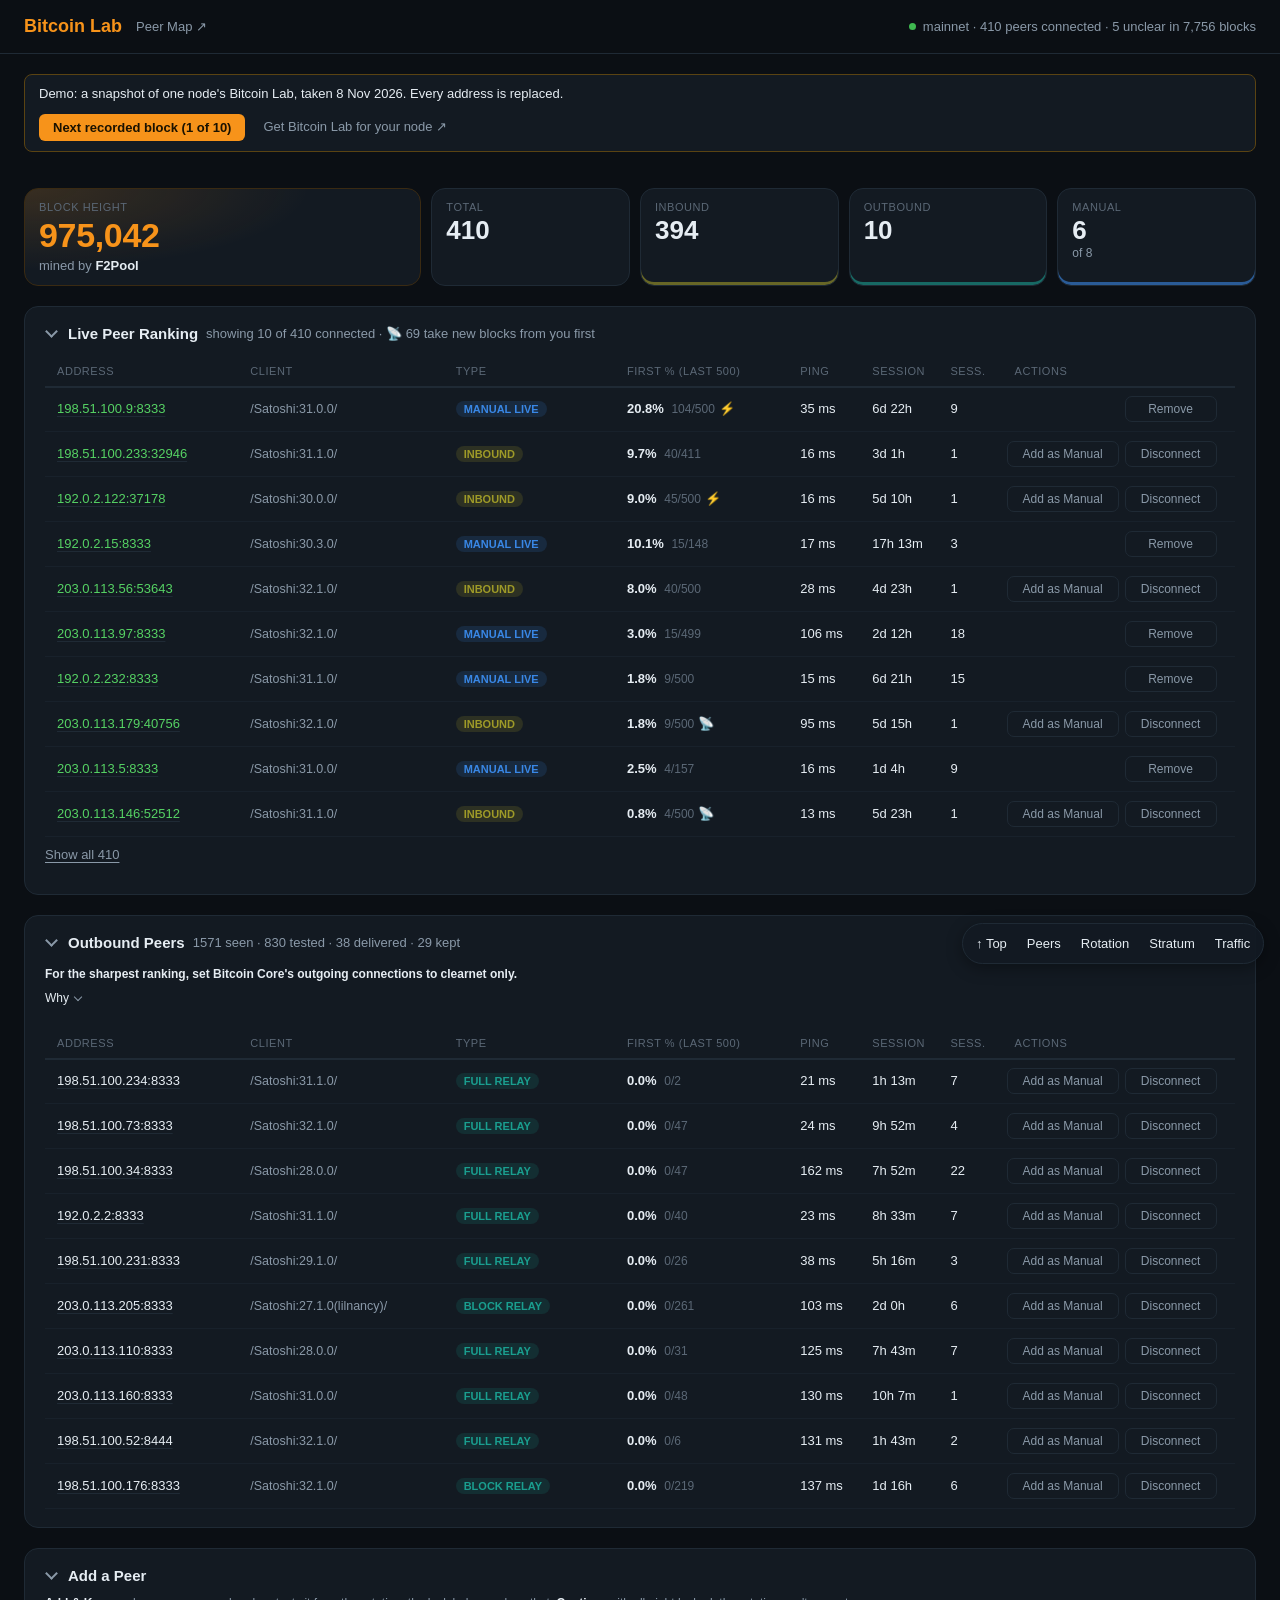
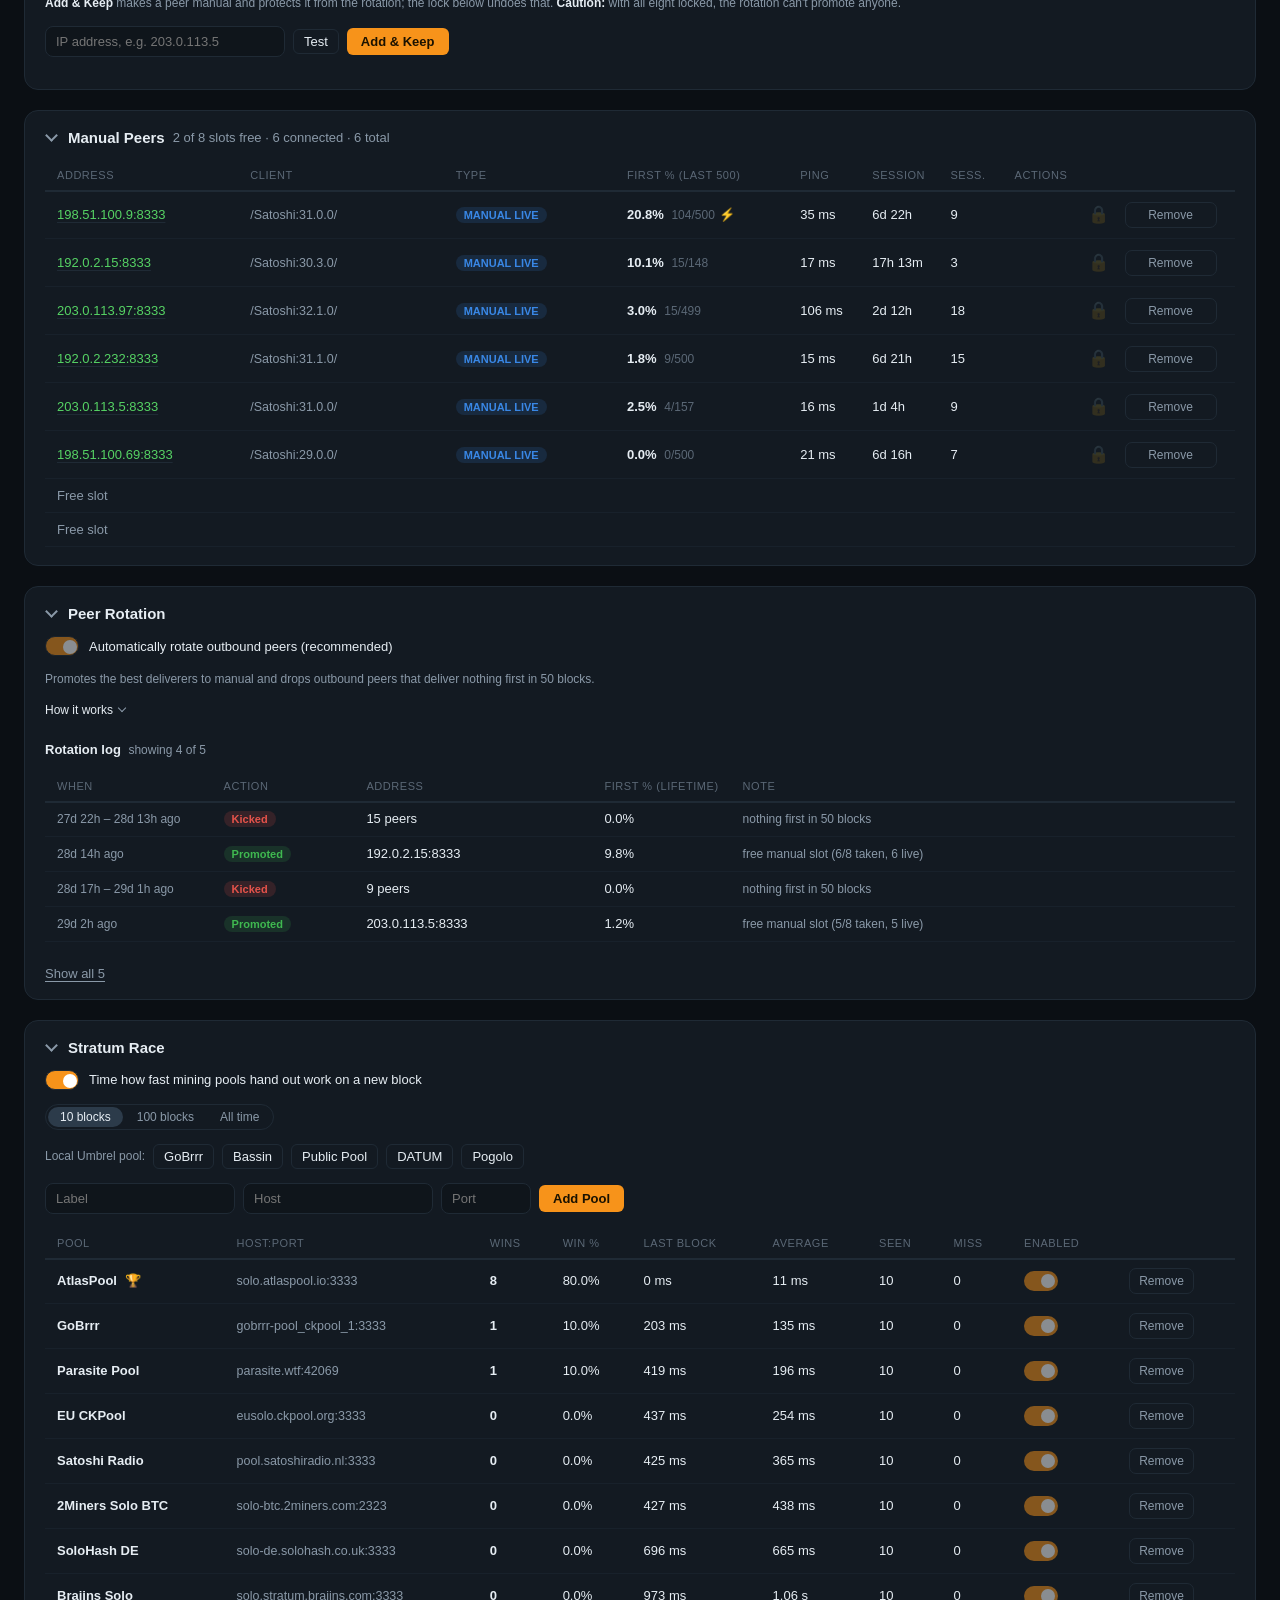
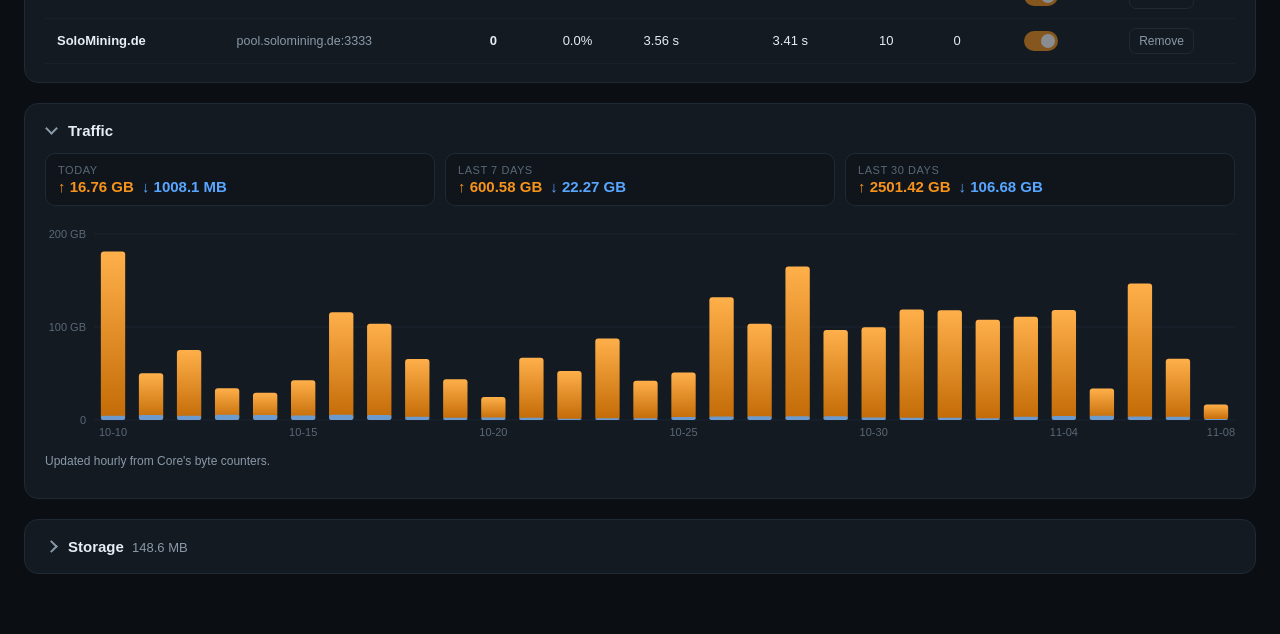
==== commit b1cdd26e: "Demo: ten real blocks from 8 Nov 2026, shown with Bitcoin Lab 2.5.0 and Peer Map 2.7.0 Co-Authored-B" ====
--- a/lab/index.html
+++ b/lab/index.html
@@ -26,7 +26,7 @@
   </header>
 
   <main>
-    <div id="readonly-banner" class="service-banner" hidden role="status" style="background:var(--panel);border-color:#5a4312;color:var(--text);display:flex;flex-wrap:wrap;align-items:center;gap:10px 18px"><span style="flex:1 1 100%">Demo: a snapshot of one node's Bitcoin Lab, taken 5&nbsp;Nov&nbsp;2026. Every address is replaced.</span><button type="button" class="btn" id="demo-block">Simulate a new block</button><a href="https://github.com/benunskilled/bitcoin-lab" style="color:var(--muted);text-decoration:none;white-space:nowrap">Get Bitcoin Lab for your node &#8599;</a></div>
+    <div id="readonly-banner" class="service-banner" hidden role="status" style="background:var(--panel);border-color:#5a4312;color:var(--text);display:flex;flex-wrap:wrap;align-items:center;gap:10px 18px"><span style="flex:1 1 100%">Demo: a snapshot of one node's Bitcoin Lab, taken 8&nbsp;Nov&nbsp;2026. Every address is replaced.</span><button type="button" class="btn" id="demo-block">Next recorded block</button><a href="https://github.com/benunskilled/bitcoin-lab" style="color:var(--muted);text-decoration:none;white-space:nowrap">Get Bitcoin Lab for your node &#8599;</a></div>
     <div id="service-banner" class="service-banner" hidden role="status"></div>
     <div id="refresh-banner" class="service-banner" hidden role="status"></div>
     <section class="card hero-card">
@@ -248,13 +248,11 @@
       <p class="hint" id="pool-no-miner" hidden>No miner needed: install a pool app on this Umbrel and race your own node against the solo pools.<br>
         Every pool app works right away, except DATUM: it needs a Bitcoin address first.</p>
       <div id="stratum-body">
-      <div class="inline-form">
-        <label class="hint" for="stratum-range">Range:</label>
-        <select id="stratum-range">
-          <option value="10">Last 10 blocks</option>
-          <option value="100">Last 100 blocks</option>
-          <option value="all">All time</option>
-        </select>
+      <!-- The range as a switch, like the one on Peer Map's block card. -->
+      <div class="rt-switch" id="stratum-range" role="group" aria-label="Range">
+        <button type="button" data-range="10" class="on" aria-pressed="true">10 blocks</button>
+        <button type="button" data-range="100" aria-pressed="false">100 blocks</button>
+        <button type="button" data-range="all" aria-pressed="false">All time</button>
       </div>
       <div class="inline-form" id="pool-found" hidden>
         <span class="hint" id="pool-found-text"></span>
@@ -353,7 +351,7 @@
     </details>
   </main>
 
-  <script src="demo-sim.js"></script>
+  <script src="demo-messen.js"></script>
   <script src="demo.js"></script>
   <script src="app.js"></script>
 </body>
--- a/lab/style.css
+++ b/lab/style.css
@@ -99,10 +99,11 @@
   border-radius: 14px;
   padding: 18px 20px;
 }
-/* The panels re-render every few seconds. Safari anchors the scroll position
-   to something inside them, and when that is replaced it re-anchors and throws
-   the reader somewhere else on the page - so they take no part in anchoring. */
-.card { overflow-anchor: none; }
+/* The panels re-render every few seconds and keepPlace in app.js holds the
+   reader's place. Browsers anchor the scroll position on their own too (Chrome,
+   Firefox, Safari from 27), and two corrections for one change throw the reader
+   somewhere else - so nothing on the page takes part in anchoring. */
+body { overflow-anchor: none; }
 
 .card h2 {
   margin: 0 0 14px;
@@ -236,6 +237,8 @@
 /* Parking is not a kick - the peer is kept and re-tested - so it gets the
    neutral treatment rather than the red one a removal gets. */
 .pill.rotation-park { background: rgba(138,153,168,.15); color: var(--muted); }
+/* By hand, grey: it is not the rotation's red kick. */
+.pill.rotation-disconnect { background: rgba(138,153,168,.15); color: var(--muted); }
 .pill.rotation-revive { background: rgba(63,185,80,.15); color: var(--good); }
 
 /* The Add-a-Peer result line. "not reachable" is a perfectly good answer
@@ -261,6 +264,13 @@
    on this Umbrel" note stayed on screen, without its text, after the pools
    were added. */
 .inline-form[hidden] { display: none; }
+/* A switch of a few choices, as on Peer Map's block card. */
+.rt-switch { display: inline-flex; gap: 2px; margin: 0 0 14px; padding: 2px; border: 1px solid var(--border); border-radius: 999px; }
+.rt-switch button {
+  border: 0; background: none; color: var(--muted); font: inherit; font-size: 12px;
+  padding: 3px 12px; border-radius: 999px; cursor: pointer;
+}
+.rt-switch button.on { background: #2c3b4a; color: var(--text); }
 
 .inline-form input {
   background: #0f151b;
@@ -516,6 +526,8 @@
 }
 .hero-sub b { color: var(--text); font-weight: 600; }
 .hero-sub.raw b { font-style: italic; }
+/* A miner's own text stays on one line and ends in … only where it is too long. */
+.hero-sub.raw { white-space: nowrap; overflow: hidden; text-overflow: ellipsis; }
 
 .hero-n.waiting {
   font-size: 15px;
@@ -571,32 +583,34 @@
   z-index: 999;
   pointer-events: none;
   opacity: 0;
-}
-
+  background: linear-gradient(100deg,
+    transparent 0%,
+    transparent 38%,
+    rgba(247, 147, 26, .55) 48%,
+    rgba(247, 147, 26, .85) 50%,
+    rgba(247, 147, 26, .55) 52%,
+    transparent 62%,
+    transparent 100%);
+  background-size: 300% 100%;
+  background-position: 105% 0;
+}
+
+/* From just off the left edge to just off the right, at an even pace, and it
+   fades only once it is out: eased, it crossed the left half in a flash and
+   faded before it reached the right, on a phone a blink at the left edge
+   (05.11.2026). Peer Map's wave is the same. */
 .block-wave.roll {
-  animation: block-wave-roll 1.4s ease-out;
+  animation: block-wave-roll 1.4s linear;
 }
 
 @keyframes block-wave-roll {
-  0% {
-    opacity: 0;
-    background: linear-gradient(100deg,
-      transparent 0%,
-      transparent 38%,
-      rgba(247, 147, 26, .55) 48%,
-      rgba(247, 147, 26, .85) 50%,
-      rgba(247, 147, 26, .55) 52%,
-      transparent 62%,
-      transparent 100%);
-    background-size: 300% 100%;
-    background-position: 150% 0;
-  }
-  15% { opacity: 1; }
-  85% { opacity: 1; }
-  100% {
-    opacity: 0;
-    background-position: -50% 0;
-  }
+  0% { opacity: 1; background-position: 105% 0; }
+  92% { opacity: 1; }
+  100% { opacity: 0; background-position: -5% 0; }
+}
+
+@media (prefers-reduced-motion: reduce) {
+  .block-wave.roll { animation: none; }
 }
 
 /* Row of the peer(s) that delivered the newest block first - fades in,
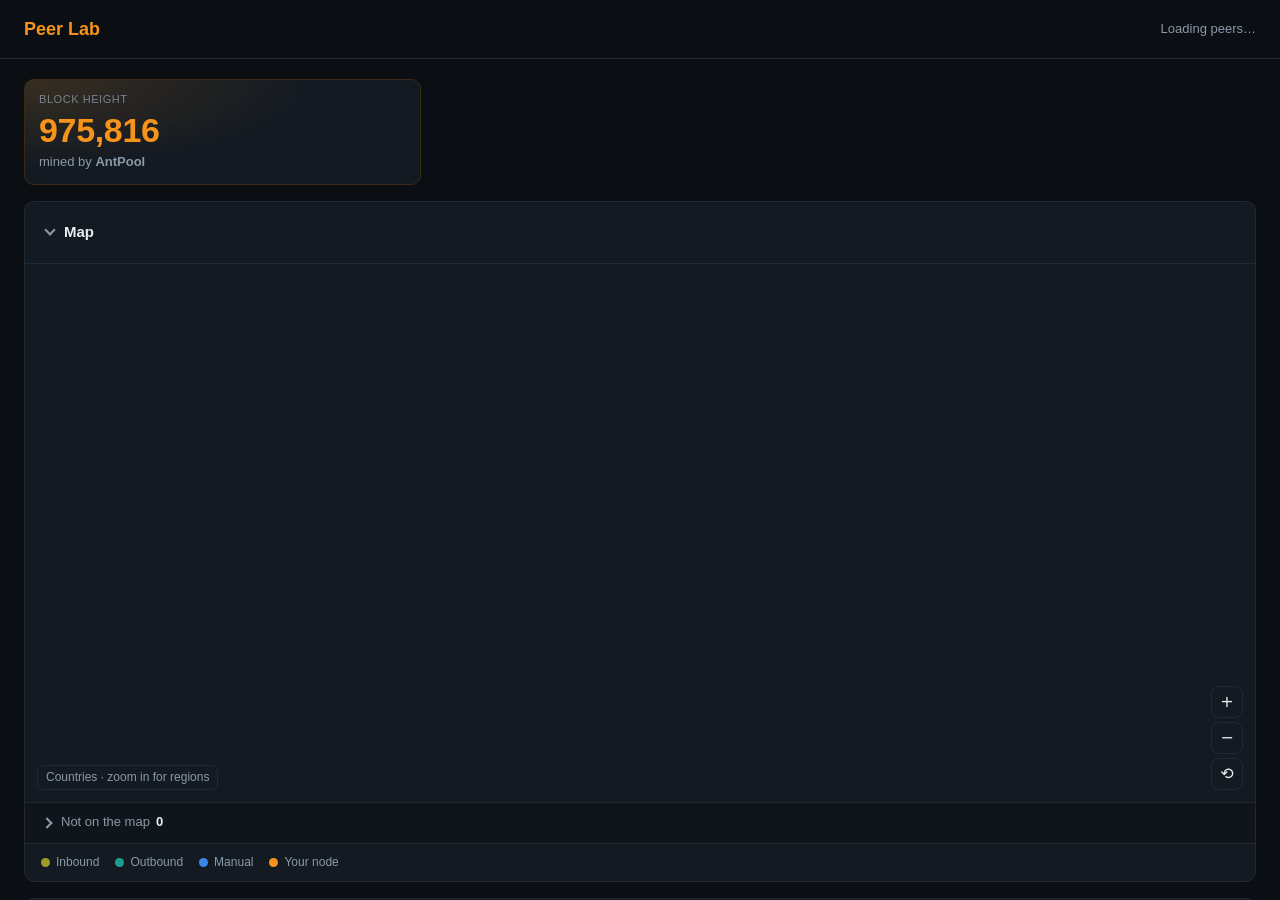
==== commit 2618ab40: "Peer Lab demo: ten real blocks from 14 Nov 2026 Bitcoin Lab and Peer Map are now one app, Peer Lab; " ====
--- a/lab/index.html
+++ b/lab/index.html
@@ -1,358 +1,6 @@
 <!doctype html>
-<html lang="en">
-<head>
-  <meta charset="utf-8" />
-  <meta name="viewport" content="width=device-width, initial-scale=1" />
-  <title>Bitcoin Lab</title>
-  <meta property="og:title" content="Bitcoin Lab">
-  <meta property="og:type" content="website">
-  <meta property="og:image" content="https://peermap.xyz/lab/preview.png">
-  <meta property="og:image:width" content="512">
-  <meta property="og:image:height" content="512">
-  <link rel="icon" href="favicon.svg" type="image/svg+xml" />
-  <link rel="apple-touch-icon" href="apple-touch-icon.png" />
-  <meta name="theme-color" content="#0b0f14" />
-  <link rel="stylesheet" href="style.css" />
-  <link rel="stylesheet" href="demo-welle.css">
-</head>
-<body>
-  <div id="block-wave" class="block-wave" aria-hidden="true"></div>
-  <div id="action-toast" class="action-toast" role="status" aria-live="polite" hidden></div>
-
-  <header class="topbar">
-    <h1>Bitcoin Lab</h1>
-    <a id="sibling-link" class="sibling-link" hidden target="peer-map">Peer Map &#8599;</a>
-    <div id="status" class="status-pill">loading…</div>
-  </header>
-
-  <main>
-    <div id="readonly-banner" class="service-banner" hidden role="status" style="background:var(--panel);border-color:#5a4312;color:var(--text);display:flex;flex-wrap:wrap;align-items:center;gap:10px 18px"><span style="flex:1 1 100%">Demo: a snapshot of one node's Bitcoin Lab, taken 8&nbsp;Nov&nbsp;2026. Every address is replaced.</span><button type="button" class="btn" id="demo-block">Next recorded block</button><a href="https://github.com/benunskilled/bitcoin-lab" style="color:var(--muted);text-decoration:none;white-space:nowrap">Get Bitcoin Lab for your node &#8599;</a></div>
-    <div id="service-banner" class="service-banner" hidden role="status"></div>
-    <div id="refresh-banner" class="service-banner" hidden role="status"></div>
-    <section class="card hero-card">
-      <div class="hero-grid">
-        <div class="hero-stat">
-          <div class="hero-l">Block Height</div>
-          <div class="hero-n" id="block-height-number">–</div>
-          <!-- Who mined it, when the block says so. Empty is a normal answer
-               and takes no room: not every miner is on a list, and not every
-               coinbase carries a name. -->
-          <div class="hero-sub" id="block-pool" hidden></div>
-        </div>
-        <div class="stat-grid" id="live-stats"></div>
-      </div>
-    </section>
-
-    <!--
-      Folds by its title like every card (app.js, foldable). The top-10 toggle
-      inside only narrows the list; the chevron makes it vanish.
-    -->
-    <section class="card" id="live-peer-card">
-      <h2>Live Peer Ranking <span id="live-peer-count" class="hint"></span></h2>
-      <div class="stick" id="live-stick" hidden><div><span>Live Peer Ranking<span id="live-stick-count"></span></span><button type="button" class="secondary" id="live-stick-back">Top 10</button></div></div>
-      <div class="table-wrap">
-        <table id="peer-table" class="peer-table">
-          <thead>
-            <tr>
-              <th class="col-address">Address</th>
-              <th class="col-client" data-drop="4">Client</th>
-              <th class="col-status">Type</th>
-              <th class="col-pct js-first-pct-head" title="Share of the blocks in the window this peer delivered first. The ranking sorts by it.">First %</th>
-              <th class="col-ping" data-drop="3">Ping</th>
-              <th class="col-session" data-drop="2" title="Current session length while connected; time since it dropped while offline">Session</th>
-              <th class="col-sessions" data-drop="1" title="Sessions">Sess.</th>
-              <th class="col-actions">Actions</th>
-            </tr>
-          </thead>
-          <tbody><tr class="skeleton" aria-hidden="true"><td colspan="8"><i></i><i></i></td></tr><tr class="skeleton" aria-hidden="true"><td colspan="8"><i></i><i></i></td></tr><tr class="skeleton" aria-hidden="true"><td colspan="8"><i></i><i></i></td></tr><tr class="skeleton" aria-hidden="true"><td colspan="8"><i></i><i></i></td></tr><tr class="skeleton" aria-hidden="true"><td colspan="8"><i></i><i></i></td></tr><tr class="skeleton" aria-hidden="true"><td colspan="8"><i></i><i></i></td></tr><tr class="skeleton" aria-hidden="true"><td colspan="8"><i></i><i></i></td></tr><tr class="skeleton" aria-hidden="true"><td colspan="8"><i></i><i></i></td></tr><tr class="skeleton" aria-hidden="true"><td colspan="8"><i></i><i></i></td></tr><tr class="skeleton" aria-hidden="true"><td colspan="8"><i></i><i></i></td></tr></tbody>
-        </table>
-      </div>
-      <div class="inline-form">
-        <button type="button" id="live-peer-limit-toggle" class="link" hidden></button>
-      </div>
-      <!-- On a phone nothing can be hovered, so the marks are said here,
-           folded. A wide screen says them on hover. -->
-      <details class="key">
-        <summary>What the marks mean</summary>
-        <ul>
-          <li><b class="hb">⚡</b> May send you new blocks without being asked</li>
-          <li><b class="hb">📡</b> Gets new blocks from you without asking</li>
-          <li><b class="key-new">orange row</b> Delivered the newest block first</li>
-          <li><b class="key-green">green address</b> Has delivered a block first</li>
-        </ul>
-      </details>
-    </section>
-
-    <section class="card panel">
-      <h2>Outbound Peers <span id="outbound-funnel" class="hint"></span></h2>
-      <!--
-        The single setting that most affects whether any of this measures what
-        it claims to. Over Tor the numbers are circuit latency, not peer
-        latency, and a .onion peer can never become manual at all - the port
-        probe has no address to dial. Said here rather than in the README
-        because this is the table where it shows.
-      -->
-      <div class="panel-note" id="outbound-note">
-        <p><strong>For the sharpest ranking, set Bitcoin Core's outgoing connections to clearnet only.</strong></p>
-        <details class="how">
-          <summary>Why</summary>
-          <p>A Tor or I2P peer is in practice never first, and cannot be made manual - there is no address this
-          app can dial back. As inbound connections they are fine.</p>
-        </details>
-      </div>
-      <div class="table-wrap">
-        <table id="outbound-peer-table" class="peer-table">
-          <thead>
-            <tr>
-              <th class="col-address">Address</th>
-              <th class="col-client" data-drop="4">Client</th>
-              <th class="col-status">Type</th>
-              <th class="col-pct js-first-pct-head" title="Share of the blocks in the window this peer delivered first. The ranking sorts by it.">First %</th>
-              <th class="col-ping" data-drop="3">Ping</th>
-              <th class="col-session" data-drop="2" title="Current session length while connected; time since it dropped while offline">Session</th>
-              <th class="col-sessions" data-drop="1" title="Sessions">Sess.</th>
-              <th class="col-actions">Actions</th>
-            </tr>
-          </thead>
-          <tbody><tr class="skeleton" aria-hidden="true"><td colspan="8"><i></i><i></i></td></tr><tr class="skeleton" aria-hidden="true"><td colspan="8"><i></i><i></i></td></tr><tr class="skeleton" aria-hidden="true"><td colspan="8"><i></i><i></i></td></tr><tr class="skeleton" aria-hidden="true"><td colspan="8"><i></i><i></i></td></tr><tr class="skeleton" aria-hidden="true"><td colspan="8"><i></i><i></i></td></tr><tr class="skeleton" aria-hidden="true"><td colspan="8"><i></i><i></i></td></tr><tr class="skeleton" aria-hidden="true"><td colspan="8"><i></i><i></i></td></tr><tr class="skeleton" aria-hidden="true"><td colspan="8"><i></i><i></i></td></tr></tbody>
-        </table>
-      </div>
-    </section>
-
-    <!--
-      Its own section, sitting directly above the panel it writes into. It used
-      to live inside Live Peer Ranking, where it looked like a filter for that
-      table rather than what it is: the way you add a peer you found somewhere
-      else entirely.
-
-      Test answers "is anything listening there, and on which port" and changes
-      nothing at all - no row, no addnode, no disconnected session.
-    -->
-    <section class="card">
-      <h2>Add a Peer</h2>
-      <!--
-        The caution is not decoration: with the lock set by default on every
-        hand-added peer, all eight being protected is the likely end state
-        rather than an oddity, and it is the moment the loop quietly stops
-        finding anyone new.
-      -->
-      <p class="panel-note">
-        <strong>Add &amp; Keep</strong> makes a peer manual and protects it from the rotation; the lock
-        below undoes that. <strong>Caution:</strong> with all eight locked, the rotation can't promote anyone.
-      </p>
-      <form id="manual-add-form" class="inline-form">
-        <input
-          type="text"
-          id="manual-add-input"
-          aria-label="Peer IP address"
-          placeholder="IP address, e.g. 203.0.113.5"
-          title="A bare IP is probed on 8333, then 9333. Add an explicit :port to use only that one. IPv6 goes in brackets: [2001:db8::1]"
-          required
-        />
-        <button type="button" id="manual-test-button" class="secondary">Test</button>
-        <button type="submit">Add &amp; Keep</button>
-      </form>
-      <div id="manual-add-result" class="hint"></div>
-    </section>
-
-    <section class="card panel">
-      <h2>Manual Peers <span id="manual-slots" class="hint"></span></h2>
-      <div class="table-wrap">
-        <table id="manual-peer-table" class="peer-table">
-          <thead>
-            <tr>
-              <th class="col-address">Address</th>
-              <th class="col-client" data-drop="4">Client</th>
-              <th class="col-status">Type</th>
-              <th class="col-pct js-first-pct-head" title="Share of the blocks in the window this peer delivered first. The ranking sorts by it.">First %</th>
-              <th class="col-ping" data-drop="3">Ping</th>
-              <th class="col-session" data-drop="2" title="Current session length while connected; time since it dropped while offline">Session</th>
-              <th class="col-sessions" data-drop="1" title="Sessions">Sess.</th>
-              <th class="col-actions">Actions</th>
-            </tr>
-          </thead>
-          <tbody><tr class="skeleton" aria-hidden="true"><td colspan="8"><i></i><i></i></td></tr><tr class="skeleton" aria-hidden="true"><td colspan="8"><i></i><i></i></td></tr><tr class="skeleton" aria-hidden="true"><td colspan="8"><i></i><i></i></td></tr><tr class="skeleton" aria-hidden="true"><td colspan="8"><i></i><i></i></td></tr><tr class="skeleton" aria-hidden="true"><td colspan="8"><i></i><i></i></td></tr><tr class="skeleton" aria-hidden="true"><td colspan="8"><i></i><i></i></td></tr><tr class="skeleton" aria-hidden="true"><td colspan="8"><i></i><i></i></td></tr><tr class="skeleton" aria-hidden="true"><td colspan="8"><i></i><i></i></td></tr></tbody>
-        </table>
-      </div>
-    </section>
-
-    <section class="card panel">
-      <h2>Peer Rotation <span class="hint fold-sum" id="rotation-sum"></span></h2>
-      <div class="inline-form">
-        <label class="switch-label" for="rotation-toggle">
-          <input type="checkbox" id="rotation-toggle" />
-          Automatically rotate outbound peers (recommended)
-        </label>
-      </div>
-      <!--
-        Under the toggle, not beside it, and as short sentences rather than one
-        block: this is the label on a switch, read before flipping it, not
-        documentation. The full rules live in the README - what belongs here is
-        what the switch does and what it costs you.
-      -->
-      <div class="rotation-hint">
-        <p>Promotes the best deliverers to manual and drops outbound peers that deliver nothing first in 50 blocks.</p>
-        <details class="how">
-          <summary>How it works</summary>
-          <ul>
-            <li>Checks every ~10 minutes, at most one promotion per pass: into a free slot or in place of a weaker manual peer.</li>
-            <li>Drops an outbound peer that was connected for 50 of the last 500 blocks without delivering one first; Core picks a new one.</li>
-            <li>Frees the slot of a manual peer that went offline. The better its record, the longer it may stay away.</li>
-          </ul>
-          <p>New slot holders are safe for 50 blocks. Peers that lose their slot while offline are parked below and come back when they answer.</p>
-        </details>
-      </div>
-      <div id="parked-peers" class="parked-peers" hidden>
-        <h3>Parked</h3>
-        <div class="table-wrap">
-          <table id="parked-peer-table" class="peer-table">
-            <thead>
-              <tr>
-                <th class="col-address">Address</th>
-                <th class="col-pct">First %</th>
-                <th>Parked</th>
-              </tr>
-            </thead>
-            <tbody></tbody>
-          </table>
-        </div>
-      </div>
-      <h3>Rotation log <span id="rotation-log-count" class="hint"></span></h3>
-      <div class="table-wrap">
-        <table id="rotation-log-table" class="rotation-log-table">
-          <thead>
-            <tr>
-              <th class="col-time">When</th>
-              <th class="col-rot-action">Action</th>
-              <th class="col-address">Address</th>
-              <th class="col-pct" title="Of all the blocks this peer saw, the share it delivered first, at the time of the action. Why it was acted on is in the note.">First % (lifetime)</th>
-              <th>Note</th>
-            </tr>
-          </thead>
-          <tbody><tr class="skeleton" aria-hidden="true"><td colspan="5"><i></i><i></i></td></tr><tr class="skeleton" aria-hidden="true"><td colspan="5"><i></i><i></i></td></tr><tr class="skeleton" aria-hidden="true"><td colspan="5"><i></i><i></i></td></tr><tr class="skeleton" aria-hidden="true"><td colspan="5"><i></i><i></i></td></tr><tr class="skeleton" aria-hidden="true"><td colspan="5"><i></i><i></i></td></tr></tbody>
-        </table>
-      </div>
-      <button type="button" id="rotation-log-limit-toggle" class="link" hidden></button>
-    </section>
-
-    <section class="card">
-      <h2>Stratum Race <span class="hint fold-sum" id="stratum-sum"></span></h2>
-      <div class="inline-form">
-        <label class="switch-label" for="stratum-toggle">
-          <input type="checkbox" id="stratum-toggle" />
-          Time how fast mining pools hand out work on a new block
-        </label>
-      </div>
-      <!-- While it is off: the race is not for miners alone, and which pool
-           app needs setting up first (Umbrel's notes for each app). -->
-      <p class="hint" id="pool-no-miner" hidden>No miner needed: install a pool app on this Umbrel and race your own node against the solo pools.<br>
-        Every pool app works right away, except DATUM: it needs a Bitcoin address first.</p>
-      <div id="stratum-body">
-      <!-- The range as a switch, like the one on Peer Map's block card. -->
-      <div class="rt-switch" id="stratum-range" role="group" aria-label="Range">
-        <button type="button" data-range="10" class="on" aria-pressed="true">10 blocks</button>
-        <button type="button" data-range="100" aria-pressed="false">100 blocks</button>
-        <button type="button" data-range="all" aria-pressed="false">All time</button>
-      </div>
-      <div class="inline-form" id="pool-found" hidden>
-        <span class="hint" id="pool-found-text"></span>
-        <button type="button" data-action="add-found-pools">Add to Stratum Race</button>
-        <button type="button" class="secondary" data-action="dismiss-found-pools">No thanks</button>
-      </div>
-      <div class="inline-form" id="pool-quickfill">
-        <span class="hint">Local Umbrel pool:</span>
-        <button type="button" class="secondary" data-action="fill-pool-template" data-template="gobrrr">GoBrrr</button>
-        <button type="button" class="secondary" data-action="fill-pool-template" data-template="bassin">Bassin</button>
-        <button type="button" class="secondary" data-action="fill-pool-template" data-template="public-pool">Public Pool</button>
-        <button type="button" class="secondary" data-action="fill-pool-template" data-template="datum">DATUM</button>
-        <button type="button" class="secondary" data-action="fill-pool-template" data-template="pogolo">Pogolo</button>
-      </div>
-      <form id="pool-add-form" class="inline-form">
-        <input type="text" id="pool-label" aria-label="Pool name" placeholder="Label" required />
-        <input
-          type="text"
-          id="pool-host"
-          aria-label="Pool host"
-          placeholder="Host"
-          title="A local Umbrel pool app isn't reached at umbrel.local - use its container name instead (e.g. gobrrr-pool_ckpool_1), same network as this app."
-          required
-        />
-        <input
-          type="number"
-          id="pool-port"
-          aria-label="Pool port"
-          placeholder="Port"
-          min="1"
-          max="65535"
-          title="The stratum port inside the pool's container, not the one your miner uses on your network. The buttons above fill it in."
-          required
-        />
-        <button type="submit">Add Pool</button>
-        <span id="pool-add-result" class="hint"></span>
-      </form>
-      <div class="table-wrap">
-        <table id="pool-table">
-          <thead>
-            <tr>
-              <th>Pool</th>
-              <th data-drop="3">Host:Port</th>
-              <th>Wins</th>
-              <th>Win %</th>
-              <th data-card="Last" title="How long after the first pool's job this pool's job came, for the newest block">Last block</th>
-              <th data-card="Avg" title="How long after the first pool's job this pool's job came, on average over the range">Average</th>
-              <th data-drop="1">Seen</th>
-              <th data-drop="1">Miss</th>
-              <th>Enabled</th>
-              <th></th>
-            </tr>
-          </thead>
-          <tbody><tr class="skeleton" aria-hidden="true"><td colspan="10"><i></i><i></i></td></tr><tr class="skeleton" aria-hidden="true"><td colspan="10"><i></i><i></i></td></tr><tr class="skeleton" aria-hidden="true"><td colspan="10"><i></i><i></i></td></tr></tbody>
-        </table>
-      </div>
-      </div>
-    </section>
-
-    <!-- What the node sends and receives, per UTC day. -->
-    <section class="card panel" id="traffic-card">
-      <h2>Traffic <span class="hint fold-sum" id="traffic-sum"></span></h2>
-      <div id="traffic-totals" class="traffic-totals"></div>
-      <div id="traffic-chart" class="traffic-chart" role="img" aria-label="Traffic per day, last 30 days"></div>
-      <p class="hint" id="traffic-note">Updated hourly from Core's byte counters.</p>
-    </section>
-
-    <!-- Closed by default and last on the page: nothing here is part of daily
-         use, and both buttons destroy data that cannot be recovered. -->
-    <details class="card" id="storage-card">
-      <summary><h2>Storage <span id="storage-total" class="hint"></span></h2></summary>
-
-      <div class="reset-group">
-        <h3>Peer measurement data <span id="reset-peers-size" class="hint"></span></h3>
-        <p class="hint">Block races, peer sessions, First %, the rotation log and the parked
-          peers. Your manual peers are kept — only their record starts again.</p>
-        <button type="button" id="reset-peers" class="secondary">Reset peer data…</button>
-        <div id="reset-peers-confirm" class="reset-confirm" hidden>
-          <p class="warn">This cannot be undone. <span id="reset-peers-detail"></span></p>
-          <button type="button" id="reset-peers-yes" class="danger">Yes, delete it</button>
-          <button type="button" id="reset-peers-no" class="secondary">Cancel</button>
-        </div>
-      </div>
-
-      <div class="reset-group">
-        <h3>Pool history <span id="reset-pools-size" class="hint"></span></h3>
-        <p class="hint">Every stratum race and latency measured so far. The pools themselves
-          stay configured — only their history goes.</p>
-        <button type="button" id="reset-pools" class="secondary">Reset pool history…</button>
-        <div id="reset-pools-confirm" class="reset-confirm" hidden>
-          <p class="warn">This cannot be undone. <span id="reset-pools-detail"></span></p>
-          <button type="button" id="reset-pools-yes" class="danger">Yes, delete it</button>
-          <button type="button" id="reset-pools-no" class="secondary">Cancel</button>
-        </div>
-      </div>
-    </details>
-  </main>
-
-  <script src="demo-messen.js"></script>
-  <script src="demo.js"></script>
-  <script src="app.js"></script>
-</body>
-</html>
+<meta charset="utf-8">
+<title>Peer Lab demo</title>
+<meta http-equiv="refresh" content="0; url=../">
+<link rel="canonical" href="https://peermap.xyz/">
+<p>Bitcoin Lab and Peer Map are now one app, Peer Lab. <a href="../">Its demo is here.</a></p>
